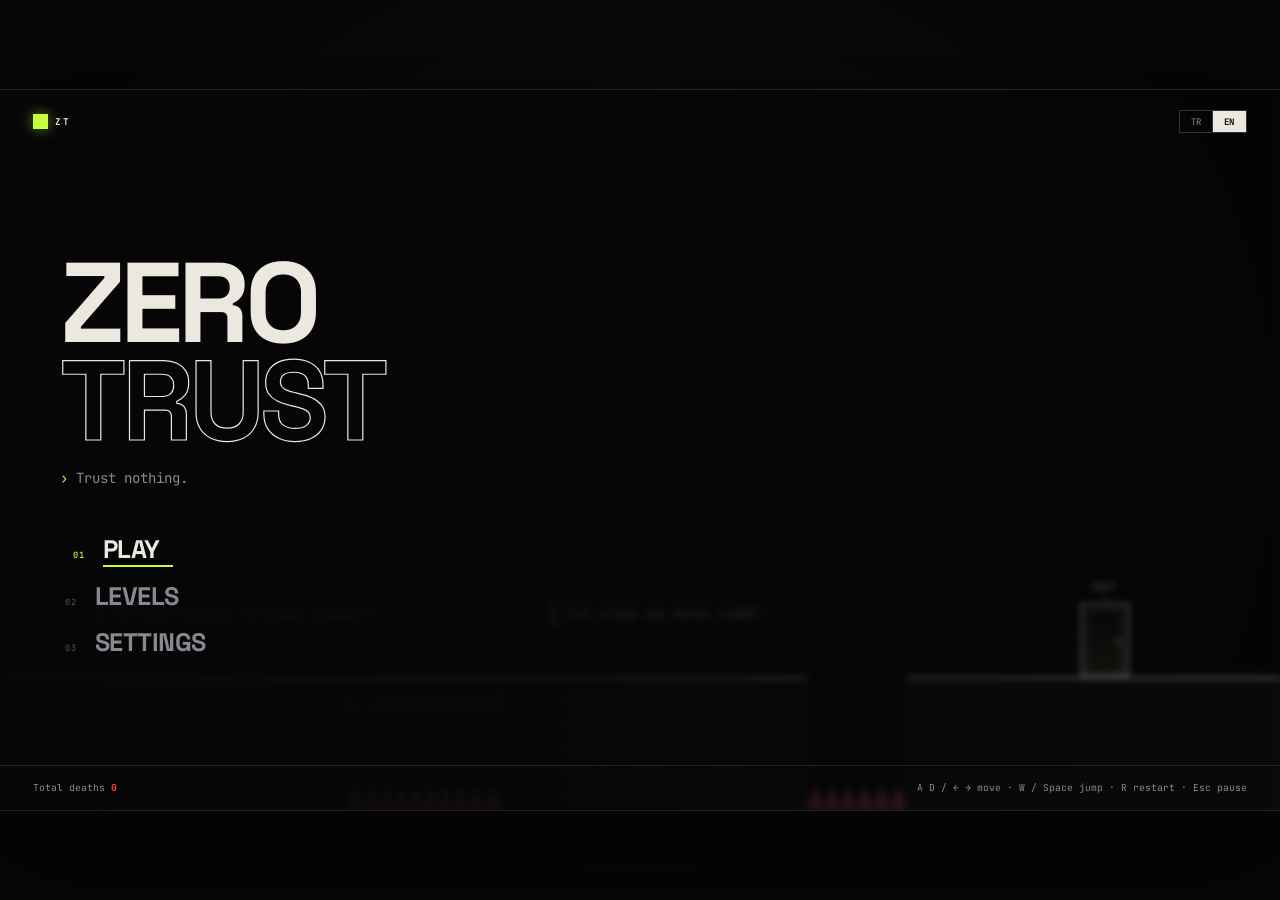
==== index.html @ 41163550 "Redesign UI as Zero Trust with TR/EN and desktop-only gate - New visual identity: minimal dark look," ====
<!DOCTYPE html>
<html lang="en">
<head>
  <meta charset="UTF-8" />
  <meta name="viewport" content="width=device-width, initial-scale=1.0" />
  <title>Zero Trust</title>
  <meta name="description" content="Zero Trust — a troll platformer. Trust nothing." />
  <meta name="theme-color" content="#060607" />
  <link rel="icon" href="data:image/svg+xml,%3Csvg xmlns='http://www.w3.org/2000/svg' viewBox='0 0 32 32'%3E%3Crect width='32' height='32' fill='%23060607'/%3E%3Crect x='7' y='7' width='18' height='18' fill='%23c8ff3d'/%3E%3Crect x='11' y='12' width='3' height='6' fill='%23060607'/%3E%3Crect x='18' y='12' width='3' height='6' fill='%23060607'/%3E%3C/svg%3E" />
  <link rel="preconnect" href="https://fonts.googleapis.com" />
  <link rel="preconnect" href="https://fonts.gstatic.com" crossorigin />
  <link href="https://fonts.googleapis.com/css2?family=JetBrains+Mono:wght@400;500;600;700&family=Space+Grotesk:wght@500;700&display=swap" rel="stylesheet" />
  <link rel="stylesheet" href="css/style.css" />
</head>
<body>

  <!-- Telefon / tablet engeli -->
  <div id="mobileBlock" class="mobile-block" hidden>
    <div class="mb-mark"><i></i><i></i></div>
    <h1>ZERO TRUST</h1>
    <p class="mb-main" data-i18n="mobile.title"></p>
    <p class="mb-sub" data-i18n="mobile.sub"></p>
  </div>

  <div id="app">
    <div id="stage" class="in-menu">
      <canvas id="game" width="1920" height="1080"></canvas>
      <div id="flash"></div>
      <div class="scanlines"></div>

      <!-- Oyun içi HUD -->
      <div id="hud">
        <div class="hud-l">
          <span class="hud-num" id="hudNum">01</span>
          <span class="hud-title" id="hudTitle"></span>
        </div>
        <div class="hud-r">
          <span class="tag" id="hudRadar" data-i18n="hud.radar" hidden></span>
          <span class="hud-deaths"><span data-i18n="hud.deaths"></span><b id="hudDeaths">0</b></span>
          <button type="button" class="key-btn" id="hudPause">ESC</button>
        </div>
        <div id="hint"><span class="hint-k" data-i18n="hud.hint"></span><span id="hintText"></span></div>
      </div>

      <div id="toast" class="toast" role="status" aria-live="polite">
        <span id="toastMain"></span>
        <span id="toastSub"></span>
      </div>

      <div id="intro">
        <span id="introNum"></span>
        <span id="introTitle"></span>
      </div>

      <!-- Ana menü -->
      <section class="screen" id="scr-menu">
        <header class="bar">
          <div class="mark"><i></i><span>ZT</span></div>
          <div class="seg">
            <button type="button" data-lang="tr">TR</button>
            <button type="button" data-lang="en">EN</button>
          </div>
        </header>

        <div class="menu-body">
          <h1 class="title">
            <span class="glitch" data-text="ZERO">ZERO</span>
            <span class="glitch outline" data-text="TRUST">TRUST</span>
          </h1>
          <p class="tagline"><span class="caret">›</span> <span data-i18n="tagline"></span></p>

          <nav class="menu-nav">
            <button type="button" class="mi primary" id="btnPlay" data-autofocus><span class="mi-k">01</span><span id="btnPlayLabel"></span></button>
            <button type="button" class="mi" id="btnLevels"><span class="mi-k">02</span><span data-i18n="menu.levels"></span></button>
            <button type="button" class="mi" id="btnSettings"><span class="mi-k">03</span><span data-i18n="menu.settings"></span></button>
          </nav>
        </div>

        <footer class="bar bottom">
          <span><span class="dim" data-i18n="menu.deaths"></span> <b id="menuDeaths" class="danger">0</b></span>
          <span class="dim" data-i18n="controls.short"></span>
        </footer>
      </section>

      <!-- Bölüm seçimi -->
      <section class="screen panel" id="scr-levels">
        <header class="bar">
          <button type="button" class="back" data-back>← <span data-i18n="back"></span></button>
          <h2 data-i18n="levels.title"></h2>
          <span class="bar-spacer"></span>
        </header>
        <div class="level-grid" id="levelGrid"></div>
      </section>

      <!-- Ayarlar -->
      <section class="screen panel" id="scr-settings">
        <header class="bar">
          <button type="button" class="back" data-back data-autofocus>← <span data-i18n="back"></span></button>
          <h2 data-i18n="settings.title"></h2>
          <span class="bar-spacer"></span>
        </header>
        <div class="settings">
          <div class="row">
            <div class="row-l"><span data-i18n="settings.lang"></span></div>
            <div class="seg" id="setLang"><button type="button" data-v="tr">Türkçe</button><button type="button" data-v="en">English</button></div>
          </div>
          <div class="row">
            <div class="row-l"><span data-i18n="settings.sound"></span></div>
            <div class="seg" id="setSound"><button type="button" data-v="on" data-i18n="on"></button><button type="button" data-v="off" data-i18n="off"></button></div>
          </div>
          <div class="row">
            <div class="row-l"><span data-i18n="settings.radar"></span><small data-i18n="settings.radarDesc"></small></div>
            <div class="seg" id="setRadar"><button type="button" data-v="on" data-i18n="on"></button><button type="button" data-v="off" data-i18n="off"></button></div>
          </div>
          <div class="row">
            <div class="row-l"><span data-i18n="settings.fullscreen"></span><small data-i18n="settings.fullscreenDesc"></small></div>
            <div class="seg" id="setFull"><button type="button" data-v="on" data-i18n="on"></button><button type="button" data-v="off" data-i18n="off"></button></div>
          </div>
          <div class="row">
            <div class="row-l"><span data-i18n="settings.reset"></span></div>
            <button type="button" class="btn-danger" id="btnReset"></button>
          </div>

          <h3 data-i18n="settings.controls"></h3>
          <div class="controls">
            <div><span class="keys"><kbd>A</kbd><kbd>D</kbd><em>/</em><kbd>←</kbd><kbd>→</kbd></span><span data-i18n="ctl.move"></span></div>
            <div><span class="keys"><kbd>W</kbd><em>/</em><kbd class="wide">Space</kbd></span><span data-i18n="ctl.jump"></span></div>
            <div><span class="keys"><kbd>R</kbd></span><span data-i18n="ctl.restart"></span></div>
            <div><span class="keys"><kbd class="wide">Esc</kbd></span><span data-i18n="ctl.pause"></span></div>
          </div>
        </div>
      </section>

      <!-- Duraklatma -->
      <section class="screen" id="scr-pause">
        <div class="card">
          <h2 data-i18n="pause.title"></h2>
          <nav class="menu-nav compact">
            <button type="button" class="mi primary" id="btnResume" data-autofocus><span class="mi-k">↵</span><span data-i18n="pause.resume"></span></button>
            <button type="button" class="mi" id="btnRestart"><span class="mi-k">R</span><span data-i18n="pause.restart"></span></button>
            <button type="button" class="mi" id="btnPauseLevels"><span class="mi-k">—</span><span data-i18n="pause.levels"></span></button>
            <button type="button" class="mi" id="btnPauseSettings"><span class="mi-k">—</span><span data-i18n="pause.settings"></span></button>
            <button type="button" class="mi" id="btnPauseMenu"><span class="mi-k">—</span><span data-i18n="pause.menu"></span></button>
          </nav>
        </div>
      </section>

      <!-- Bitiş -->
      <section class="screen" id="scr-end">
        <div class="end">
          <span class="kicker" data-i18n="end.kicker"></span>
          <h2 data-i18n="end.title"></h2>
          <p id="endSub"></p>
          <button type="button" class="mi primary" id="btnEndMenu" data-autofocus><span class="mi-k">↵</span><span data-i18n="end.menu"></span></button>
        </div>
      </section>
    </div>
  </div>

  <script src="js/i18n.js"></script>
  <script src="js/audio.js"></script>
  <script src="js/levels.js"></script>
  <script src="js/game.js"></script>
</body>
</html>
---- css/style.css ----
/* Zero Trust — arayüz
 * Bütün ölçüler sahne genişliğine bağlı (--u = 1920px sahnede 10px).
 * Böylece pencere boyutu ne olursa olsun arayüz canvas ile birlikte ölçeklenir.
 */

:root {
  --bg: #060607;
  --stage: #0a0a0c;
  --panel: rgba(12, 12, 15, 0.92);
  --ink: #ece8df;
  --dim: #8a8791;
  --mute: #4c4a53;
  --line: #24232a;
  --line-2: #34333c;
  --accent: #c8ff3d;
  --accent-ink: #0a0a0c;
  --danger: #ff3d3d;
  --amber: #ffb13d;
  --display: 'Space Grotesk', system-ui, sans-serif;
  --mono: 'JetBrains Mono', ui-monospace, SFMono-Regular, Menlo, monospace;
}

* { box-sizing: border-box; margin: 0; padding: 0; }

html, body {
  height: 100%;
  background: var(--bg);
  color: var(--ink);
  font-family: var(--mono);
  overflow: hidden;
  -webkit-font-smoothing: antialiased;
  user-select: none;
  -webkit-user-select: none;
}

button { font: inherit; color: inherit; background: none; border: 0; cursor: pointer; }
button:disabled { cursor: not-allowed; }
[hidden] { display: none !important; }

/* ───────────── Sahne ───────────── */

#app {
  position: fixed;
  inset: 0;
  display: grid;
  place-items: center;
  background:
    radial-gradient(ellipse at 50% 40%, #0e0e12 0%, var(--bg) 70%);
}

#stage {
  --u: calc(100cqw / 192);
  position: relative;
  width: min(100vw, calc(100vh * 16 / 9));
  aspect-ratio: 16 / 9;
  container-type: inline-size;
  overflow: hidden;
  background: var(--stage);
  box-shadow: 0 0 0 1px var(--line), 0 30px 120px rgba(0, 0, 0, 0.8);
}

canvas {
  position: absolute;
  inset: 0;
  width: 100%;
  height: 100%;
  display: block;
  transition: filter 0.35s ease;
}

#stage.in-menu canvas { filter: saturate(0.5) brightness(0.5) blur(3px); }

.scanlines {
  position: absolute;
  inset: 0;
  pointer-events: none;
  background: repeating-linear-gradient(to bottom, rgba(255, 255, 255, 0.018) 0 1px, transparent 1px 3px);
  mix-blend-mode: overlay;
}

#flash {
  position: absolute;
  inset: 0;
  pointer-events: none;
  opacity: 0;
  background: radial-gradient(ellipse at center, rgba(255, 61, 61, 0.05), rgba(255, 61, 61, 0.35));
}
#flash.on { animation: flash 0.45s ease-out; }
@keyframes flash { 0% { opacity: 1; } 100% { opacity: 0; } }

canvas.shake { animation: shake 0.3s cubic-bezier(.36, .07, .19, .97) both; }
@keyframes shake {
  10%, 90% { transform: translate(-0.3%, 0.2%); }
  20%, 80% { transform: translate(0.5%, -0.3%); }
  30%, 50%, 70% { transform: translate(-0.6%, 0.3%); filter: hue-rotate(40deg); }
  40%, 60% { transform: translate(0.6%, -0.2%); }
}

/* ───────────── HUD ───────────── */

#hud {
  position: absolute;
  inset: 0;
  pointer-events: none;
  opacity: 0;
  transition: opacity 0.25s;
}
#hud.on { opacity: 1; }

.hud-l, .hud-r {
  position: absolute;
  top: calc(var(--u) * 2.6);
  display: flex;
  align-items: center;
  gap: calc(var(--u) * 1.4);
  font-size: calc(var(--u) * 1.6);
}
.hud-l { left: calc(var(--u) * 3); }
.hud-r { right: calc(var(--u) * 3); }

.hud-num {
  display: inline-grid;
  place-items: center;
  min-width: calc(var(--u) * 4.4);
  height: calc(var(--u) * 3.4);
  padding: 0 calc(var(--u) * 0.8);
  background: var(--accent);
  color: var(--accent-ink);
  font-weight: 700;
}
.hud-title {
  font-family: var(--display);
  font-weight: 700;
  font-size: calc(var(--u) * 2.2);
  letter-spacing: -0.01em;
}

.hud-deaths { display: flex; align-items: baseline; gap: calc(var(--u) * 0.8); color: var(--dim); text-transform: uppercase; letter-spacing: 0.08em; }
.hud-deaths b { color: var(--danger); font-size: calc(var(--u) * 2.2); letter-spacing: 0; }

.tag {
  padding: calc(var(--u) * 0.3) calc(var(--u) * 0.8);
  border: 1px solid var(--amber);
  color: var(--amber);
  font-size: calc(var(--u) * 1.2);
  text-transform: uppercase;
  letter-spacing: 0.12em;
}

.key-btn {
  pointer-events: auto;
  padding: calc(var(--u) * 0.4) calc(var(--u) * 0.9);
  border: 1px solid var(--line-2);
  color: var(--dim);
  font-size: calc(var(--u) * 1.2);
  letter-spacing: 0.08em;
  transition: color 0.15s, border-color 0.15s;
}
.key-btn:hover { color: var(--ink); border-color: var(--ink); }

#hint {
  position: absolute;
  left: calc(var(--u) * 3);
  bottom: calc(var(--u) * 2.6);
  display: flex;
  gap: calc(var(--u) * 1.2);
  align-items: center;
  max-width: 60%;
  font-size: calc(var(--u) * 1.5);
  color: var(--ink);
  opacity: 0;
  transform: translateY(calc(var(--u) * 1));
  transition: opacity 0.4s, transform 0.4s;
}
#hint.on { opacity: 1; transform: none; }
.hint-k {
  padding: calc(var(--u) * 0.3) calc(var(--u) * 0.8);
  background: var(--amber);
  color: var(--accent-ink);
  font-weight: 700;
  text-transform: uppercase;
  letter-spacing: 0.1em;
  font-size: calc(var(--u) * 1.2);
}

/* ───────────── Bildirim ───────────── */

.toast {
  position: absolute;
  left: 50%;
  top: calc(var(--u) * 8.5);
  transform: translate(-50%, calc(var(--u) * -1.5));
  display: flex;
  flex-direction: column;
  align-items: center;
  gap: calc(var(--u) * 0.5);
  max-width: 64%;
  padding: calc(var(--u) * 1.3) calc(var(--u) * 2.6);
  background: rgba(10, 10, 12, 0.92);
  border: 1px solid var(--line-2);
  border-left: calc(var(--u) * 0.4) solid var(--ink);
  text-align: center;
  pointer-events: none;
  opacity: 0;
  transition: opacity 0.18s, transform 0.18s;
}
.toast.on { opacity: 1; transform: translate(-50%, 0); }
#toastMain { font-size: calc(var(--u) * 1.9); font-weight: 600; }
#toastSub { font-size: calc(var(--u) * 1.45); color: var(--dim); }
.toast.death { border-left-color: var(--danger); }
.toast.death #toastMain { color: var(--danger); }
.toast.trap { border-left-color: var(--amber); }
.toast.win { border-left-color: var(--accent); }
.toast.win #toastMain { color: var(--accent); }

/* ───────────── Bölüm giriş kartı ───────────── */

#intro {
  position: absolute;
  inset: 0;
  display: flex;
  flex-direction: column;
  align-items: center;
  justify-content: center;
  gap: calc(var(--u) * 1);
  pointer-events: none;
  opacity: 0;
}
#intro.on { animation: intro 1.7s ease forwards; }
@keyframes intro {
  0% { opacity: 0; letter-spacing: 0.3em; }
  15% { opacity: 1; letter-spacing: 0; }
  75% { opacity: 1; }
  100% { opacity: 0; }
}
#introNum {
  font-size: calc(var(--u) * 1.6);
  color: var(--accent);
  text-transform: uppercase;
  letter-spacing: 0.3em;
}
#introTitle {
  font-family: var(--display);
  font-weight: 700;
  font-size: calc(var(--u) * 8);
  letter-spacing: -0.03em;
  text-shadow: 0 0 calc(var(--u) * 4) rgba(0, 0, 0, 0.8);
}

/* ───────────── Ekranlar (ortak) ───────────── */

.screen {
  position: absolute;
  inset: 0;
  display: flex;
  flex-direction: column;
  opacity: 0;
  visibility: hidden;
  transition: opacity 0.25s, visibility 0s linear 0.25s;
}
.screen.on { opacity: 1; visibility: visible; transition: opacity 0.25s; }

.screen.panel { background: rgba(6, 6, 7, 0.93); backdrop-filter: blur(6px); }

.bar {
  display: flex;
  align-items: center;
  justify-content: space-between;
  gap: calc(var(--u) * 2);
  padding: calc(var(--u) * 3) calc(var(--u) * 5);
  font-size: calc(var(--u) * 1.45);
}
.bar.bottom { margin-top: auto; border-top: 1px solid var(--line); padding-top: calc(var(--u) * 2.2); padding-bottom: calc(var(--u) * 2.4); }
.bar h2 {
  font-family: var(--display);
  font-weight: 700;
  font-size: calc(var(--u) * 3.6);
  letter-spacing: -0.02em;
}
.bar-spacer { width: calc(var(--u) * 10); }

.dim { color: var(--dim); }
.danger { color: var(--danger); }

.mark { display: flex; align-items: center; gap: calc(var(--u) * 1); font-weight: 700; letter-spacing: 0.2em; font-size: calc(var(--u) * 1.4); }
.mark i {
  display: block;
  width: calc(var(--u) * 2.2);
  height: calc(var(--u) * 2.2);
  background: var(--accent);
  box-shadow: 0 0 calc(var(--u) * 2) rgba(200, 255, 61, 0.5);
}

.seg { display: inline-flex; border: 1px solid var(--line-2); }
.seg button {
  padding: calc(var(--u) * 0.7) calc(var(--u) * 1.6);
  font-size: calc(var(--u) * 1.35);
  color: var(--dim);
  letter-spacing: 0.06em;
  transition: color 0.15s, background 0.15s;
}
.seg button + button { border-left: 1px solid var(--line-2); }
.seg button:hover { color: var(--ink); }
.seg button.active { background: var(--ink); color: var(--accent-ink); font-weight: 700; }

.back {
  width: calc(var(--u) * 10);
  text-align: left;
  color: var(--dim);
  font-size: calc(var(--u) * 1.5);
  transition: color 0.15s;
}
.back:hover, .back:focus-visible { color: var(--ink); outline: none; }

/* ───────────── Ana menü ───────────── */

#scr-menu {
  background:
    linear-gradient(90deg, rgba(6, 6, 7, 0.96) 0%, rgba(6, 6, 7, 0.82) 42%, rgba(6, 6, 7, 0.25) 100%);
}

.menu-body {
  flex: 1;
  display: flex;
  flex-direction: column;
  justify-content: center;
  padding: 0 calc(var(--u) * 9);
}

.title {
  display: flex;
  flex-direction: column;
  font-family: var(--display);
  font-weight: 700;
  font-size: calc(var(--u) * 17);
  line-height: 0.86;
  letter-spacing: -0.045em;
}

.glitch { position: relative; display: inline-block; width: max-content; }
.glitch::before, .glitch::after {
  content: attr(data-text);
  position: absolute;
  inset: 0;
  pointer-events: none;
  opacity: 0;
}
.glitch::before { color: var(--danger); animation: glitch-a 4.2s infinite steps(1); }
.glitch::after { color: var(--accent); animation: glitch-b 4.2s infinite steps(1); }
.glitch.outline { color: transparent; -webkit-text-stroke: calc(var(--u) * 0.18) var(--ink); }
.glitch.outline::before, .glitch.outline::after { -webkit-text-stroke: 0; }

@keyframes glitch-a {
  0%, 91%, 100% { opacity: 0; transform: none; clip-path: none; }
  92% { opacity: 0.9; transform: translate(-1.2%, 0); clip-path: inset(10% 0 55% 0); }
  94% { opacity: 0.9; transform: translate(1.5%, 0); clip-path: inset(60% 0 8% 0); }
  96% { opacity: 0; }
}
@keyframes glitch-b {
  0%, 92%, 100% { opacity: 0; transform: none; clip-path: none; }
  93% { opacity: 0.85; transform: translate(1.4%, 0); clip-path: inset(40% 0 30% 0); }
  95% { opacity: 0.85; transform: translate(-1%, 0); clip-path: inset(5% 0 75% 0); }
  97% { opacity: 0; }
}

.tagline {
  margin-top: calc(var(--u) * 3);
  font-size: calc(var(--u) * 2.1);
  color: var(--dim);
}
.caret { color: var(--accent); }

.menu-nav {
  display: flex;
  flex-direction: column;
  align-items: flex-start;
  gap: calc(var(--u) * 0.4);
  margin-top: calc(var(--u) * 6);
}

.mi {
  position: relative;
  display: inline-flex;
  align-items: baseline;
  gap: calc(var(--u) * 2);
  padding: calc(var(--u) * 0.9) calc(var(--u) * 2) calc(var(--u) * 0.9) 0;
  font-family: var(--display);
  font-weight: 700;
  font-size: calc(var(--u) * 3.8);
  letter-spacing: -0.02em;
  color: var(--dim);
  text-transform: uppercase;
  transition: color 0.15s, transform 0.2s cubic-bezier(.2, .8, .2, 1);
}
.mi-k {
  display: inline-block;
  width: calc(var(--u) * 3.2);
  font-family: var(--mono);
  font-weight: 500;
  font-size: calc(var(--u) * 1.3);
  color: var(--mute);
  letter-spacing: 0.1em;
  transition: color 0.15s;
}
.mi::after {
  content: '';
  position: absolute;
  left: calc(var(--u) * 5.2);
  right: 0;
  bottom: calc(var(--u) * 0.6);
  height: calc(var(--u) * 0.3);
  background: var(--accent);
  transform: scaleX(0);
  transform-origin: left;
  transition: transform 0.22s cubic-bezier(.2, .8, .2, 1);
}
.mi:hover, .mi:focus-visible { color: var(--ink); transform: translateX(calc(var(--u) * 1.2)); outline: none; }
.mi:hover .mi-k, .mi:focus-visible .mi-k { color: var(--accent); }
.mi:hover::after, .mi:focus-visible::after { transform: scaleX(1); }
.mi.primary { color: var(--ink); }
.mi.primary .mi-k { color: var(--accent); }

/* ───────────── Bölüm seçimi ───────────── */

.level-grid {
  flex: 1;
  display: grid;
  grid-template-columns: repeat(3, 1fr);
  grid-template-rows: repeat(2, 1fr);
  gap: calc(var(--u) * 1.6);
  padding: calc(var(--u) * 1) calc(var(--u) * 5) calc(var(--u) * 5);
}

.lvl {
  position: relative;
  display: flex;
  flex-direction: column;
  align-items: flex-start;
  justify-content: space-between;
  padding: calc(var(--u) * 2.6);
  background: rgba(16, 16, 20, 0.85);
  border: 1px solid var(--line);
  text-align: left;
  overflow: hidden;
  transition: border-color 0.18s, background 0.18s, transform 0.2s cubic-bezier(.2, .8, .2, 1);
}
.lvl::before {
  content: '';
  position: absolute;
  left: 0; top: 0; bottom: 0;
  width: calc(var(--u) * 0.4);
  background: var(--accent);
  transform: scaleY(0);
  transform-origin: bottom;
  transition: transform 0.22s cubic-bezier(.2, .8, .2, 1);
}
.lvl:not(.locked):hover, .lvl:not(.locked):focus-visible {
  border-color: var(--line-2);
  background: rgba(22, 22, 27, 0.95);
  transform: translateY(calc(var(--u) * -0.4));
  outline: none;
}
.lvl:not(.locked):hover::before, .lvl:not(.locked):focus-visible::before { transform: scaleY(1); }

.lvl-num {
  font-family: var(--display);
  font-weight: 700;
  font-size: calc(var(--u) * 9);
  line-height: 0.9;
  letter-spacing: -0.05em;
  color: transparent;
  -webkit-text-stroke: calc(var(--u) * 0.12) var(--dim);
  transition: -webkit-text-stroke-color 0.18s, color 0.18s;
}
.lvl.bonus .lvl-num { font-size: calc(var(--u) * 6.4); }
.lvl:not(.locked):hover .lvl-num, .lvl:not(.locked):focus-visible .lvl-num { -webkit-text-stroke-color: var(--ink); }
.lvl.cleared .lvl-num { color: var(--ink); -webkit-text-stroke-color: transparent; }

.lvl-title {
  margin-top: auto;
  font-family: var(--display);
  font-weight: 700;
  font-size: calc(var(--u) * 2.6);
  letter-spacing: -0.01em;
}

.lvl-status {
  display: flex;
  align-items: center;
  gap: calc(var(--u) * 0.8);
  margin-top: calc(var(--u) * 1);
  font-size: calc(var(--u) * 1.25);
  text-transform: uppercase;
  letter-spacing: 0.14em;
  color: var(--dim);
}
.lvl-status i { width: calc(var(--u) * 0.8); height: calc(var(--u) * 0.8); background: var(--ink); }
.lvl.cleared .lvl-status { color: var(--accent); }
.lvl.cleared .lvl-status i { background: var(--accent); }
.lvl.locked { opacity: 0.38; }
.lvl.locked .lvl-num { -webkit-text-stroke-color: var(--mute); }
.lvl.locked .lvl-status i { background: transparent; border: 1px solid var(--dim); }
.lvl.bonus:not(.locked) .lvl-status { color: var(--amber); }
.lvl.bonus:not(.locked) .lvl-status i { background: var(--amber); }

/* ───────────── Ayarlar ───────────── */

.settings {
  flex: 1;
  width: min(100%, calc(var(--u) * 110));
  margin: 0 auto;
  padding: calc(var(--u) * 1) calc(var(--u) * 5) calc(var(--u) * 4);
  display: flex;
  flex-direction: column;
}

.row {
  display: flex;
  align-items: center;
  justify-content: space-between;
  gap: calc(var(--u) * 4);
  padding: calc(var(--u) * 1.9) 0;
  border-bottom: 1px solid var(--line);
}
.row-l { display: flex; flex-direction: column; gap: calc(var(--u) * 0.4); font-size: calc(var(--u) * 1.8); }
.row-l small { font-size: calc(var(--u) * 1.3); color: var(--dim); }

.btn-danger {
  padding: calc(var(--u) * 0.7) calc(var(--u) * 1.8);
  border: 1px solid var(--line-2);
  color: var(--dim);
  font-size: calc(var(--u) * 1.35);
  transition: color 0.15s, border-color 0.15s, background 0.15s;
}
.btn-danger:hover { color: var(--danger); border-color: var(--danger); }
.btn-danger.armed { background: var(--danger); border-color: var(--danger); color: var(--accent-ink); font-weight: 700; }

.settings h3 {
  margin-top: calc(var(--u) * 3.6);
  margin-bottom: calc(var(--u) * 1.4);
  font-size: calc(var(--u) * 1.25);
  font-weight: 500;
  text-transform: uppercase;
  letter-spacing: 0.2em;
  color: var(--dim);
}

.controls { display: grid; grid-template-columns: 1fr 1fr; gap: calc(var(--u) * 1.4) calc(var(--u) * 4); }
.controls > div { display: flex; align-items: center; gap: calc(var(--u) * 1.6); font-size: calc(var(--u) * 1.5); }
.keys { display: inline-flex; align-items: center; gap: calc(var(--u) * 0.5); min-width: calc(var(--u) * 17); }
.keys em { color: var(--mute); font-style: normal; padding: 0 calc(var(--u) * 0.3); }
kbd {
  display: inline-grid;
  place-items: center;
  min-width: calc(var(--u) * 3);
  height: calc(var(--u) * 3);
  padding: 0 calc(var(--u) * 0.6);
  border: 1px solid var(--line-2);
  border-bottom-width: calc(var(--u) * 0.3);
  font-family: var(--mono);
  font-size: calc(var(--u) * 1.3);
  color: var(--ink);
}

/* ───────────── Duraklatma ───────────── */

#scr-pause {
  align-items: center;
  justify-content: center;
  background: rgba(6, 6, 7, 0.72);
  backdrop-filter: blur(5px);
}
.card {
  min-width: calc(var(--u) * 46);
  padding: calc(var(--u) * 4) calc(var(--u) * 5);
  background: var(--panel);
  border: 1px solid var(--line-2);
  border-top: calc(var(--u) * 0.4) solid var(--accent);
}
.card h2 {
  font-size: calc(var(--u) * 1.4);
  font-weight: 500;
  text-transform: uppercase;
  letter-spacing: 0.3em;
  color: var(--dim);
}
.menu-nav.compact { margin-top: calc(var(--u) * 2.4); }
.menu-nav.compact .mi { font-size: calc(var(--u) * 2.8); }

/* ───────────── Bitiş ───────────── */

#scr-end {
  align-items: center;
  justify-content: center;
  background: rgba(6, 6, 7, 0.9);
  backdrop-filter: blur(8px);
}
.end { display: flex; flex-direction: column; align-items: center; text-align: center; gap: calc(var(--u) * 2); max-width: 80%; }
.kicker { font-size: calc(var(--u) * 1.4); text-transform: uppercase; letter-spacing: 0.3em; color: var(--accent); }
.end h2 { font-family: var(--display); font-weight: 700; font-size: calc(var(--u) * 7); line-height: 0.95; letter-spacing: -0.035em; }
.end p { font-size: calc(var(--u) * 2); color: var(--dim); margin-bottom: calc(var(--u) * 2); }

/* ───────────── Telefon engeli ───────────── */

.mobile-block {
  position: fixed;
  inset: 0;
  display: flex;
  flex-direction: column;
  align-items: flex-start;
  justify-content: center;
  gap: 16px;
  padding: 32px 28px;
  background: var(--bg);
}
.mb-mark {
  display: flex;
  gap: 8px;
  width: 64px;
  height: 64px;
  padding: 18px 16px;
  background: var(--accent);
  box-shadow: 0 0 40px rgba(200, 255, 61, 0.4);
  margin-bottom: 12px;
}
.mb-mark i { display: block; width: 8px; height: 20px; background: var(--bg); }
.mobile-block h1 { font-family: var(--display); font-size: 44px; line-height: 0.95; letter-spacing: -0.04em; }
.mb-main { font-size: 17px; line-height: 1.5; }
.mb-sub { font-size: 14px; line-height: 1.5; color: var(--dim); }
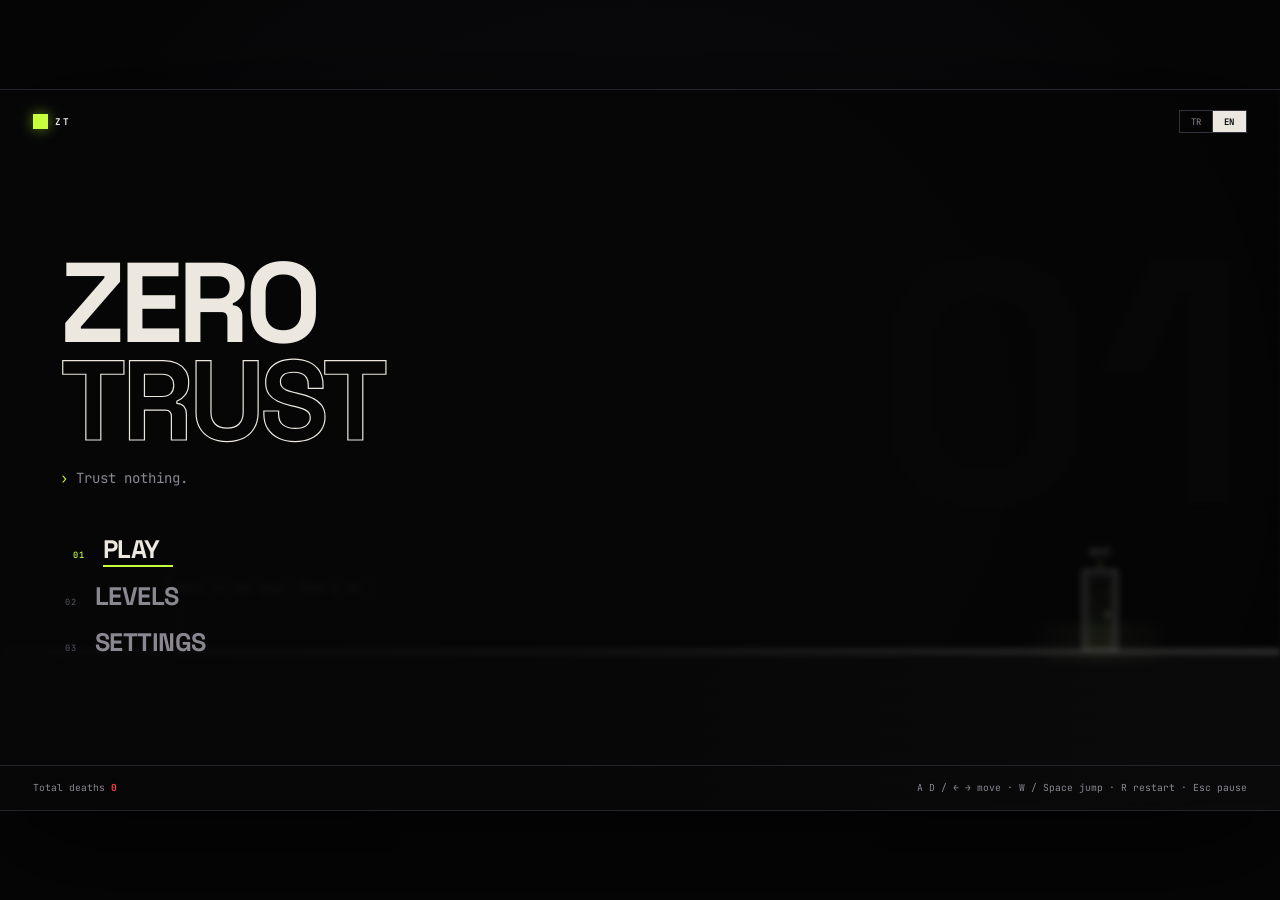
==== commit fb7fed9a: "Add 6 new levels, new trap systems, music and game-feel polish New levels 9-14, each built around on" ====
--- a/index.html
+++ b/index.html
@@ -36,6 +36,7 @@
         </div>
         <div class="hud-r">
           <span class="tag" id="hudRadar" data-i18n="hud.radar" hidden></span>
+          <span class="hud-time" id="hudTime">0:00.0</span>
           <span class="hud-deaths"><span data-i18n="hud.deaths"></span><b id="hudDeaths">0</b></span>
           <button type="button" class="key-btn" id="hudPause">ESC</button>
         </div>
@@ -109,6 +110,10 @@
             <div class="seg" id="setSound"><button type="button" data-v="on" data-i18n="on"></button><button type="button" data-v="off" data-i18n="off"></button></div>
           </div>
           <div class="row">
+            <div class="row-l"><span data-i18n="settings.music"></span></div>
+            <div class="seg" id="setMusic"><button type="button" data-v="on" data-i18n="on"></button><button type="button" data-v="off" data-i18n="off"></button></div>
+          </div>
+          <div class="row">
             <div class="row-l"><span data-i18n="settings.radar"></span><small data-i18n="settings.radarDesc"></small></div>
             <div class="seg" id="setRadar"><button type="button" data-v="on" data-i18n="on"></button><button type="button" data-v="off" data-i18n="off"></button></div>
           </div>
--- a/css/style.css
+++ b/css/style.css
@@ -135,6 +135,17 @@
   letter-spacing: -0.01em;
 }
 
+.hud-time {
+  font-variant-numeric: tabular-nums;
+  color: var(--ink);
+  letter-spacing: 0.04em;
+  min-width: calc(var(--u) * 8);
+  text-align: right;
+}
+
+/* 13. bölümde sol üstteki gerçek başlık gizlenir; yerine sahnede çizilen sahtesi durur */
+#hud.fake-title .hud-l { visibility: hidden; }
+
 .hud-deaths { display: flex; align-items: baseline; gap: calc(var(--u) * 0.8); color: var(--dim); text-transform: uppercase; letter-spacing: 0.08em; }
 .hud-deaths b { color: var(--danger); font-size: calc(var(--u) * 2.2); letter-spacing: 0; }
 
@@ -425,7 +436,7 @@
 .level-grid {
   flex: 1;
   display: grid;
-  grid-template-columns: repeat(3, 1fr);
+  grid-template-columns: repeat(7, 1fr);
   grid-template-rows: repeat(2, 1fr);
   gap: calc(var(--u) * 1.6);
   padding: calc(var(--u) * 1) calc(var(--u) * 5) calc(var(--u) * 5);
@@ -437,7 +448,7 @@
   flex-direction: column;
   align-items: flex-start;
   justify-content: space-between;
-  padding: calc(var(--u) * 2.6);
+  padding: calc(var(--u) * 2);
   background: rgba(16, 16, 20, 0.85);
   border: 1px solid var(--line);
   text-align: left;
@@ -465,14 +476,13 @@
 .lvl-num {
   font-family: var(--display);
   font-weight: 700;
-  font-size: calc(var(--u) * 9);
+  font-size: calc(var(--u) * 6);
   line-height: 0.9;
   letter-spacing: -0.05em;
   color: transparent;
   -webkit-text-stroke: calc(var(--u) * 0.12) var(--dim);
   transition: -webkit-text-stroke-color 0.18s, color 0.18s;
 }
-.lvl.bonus .lvl-num { font-size: calc(var(--u) * 6.4); }
 .lvl:not(.locked):hover .lvl-num, .lvl:not(.locked):focus-visible .lvl-num { -webkit-text-stroke-color: var(--ink); }
 .lvl.cleared .lvl-num { color: var(--ink); -webkit-text-stroke-color: transparent; }
 
@@ -480,8 +490,9 @@
   margin-top: auto;
   font-family: var(--display);
   font-weight: 700;
-  font-size: calc(var(--u) * 2.6);
+  font-size: calc(var(--u) * 2);
   letter-spacing: -0.01em;
+  line-height: 1.1;
 }
 
 .lvl-status {
@@ -493,6 +504,12 @@
   text-transform: uppercase;
   letter-spacing: 0.14em;
   color: var(--dim);
+}
+.lvl-stat {
+  margin-top: calc(var(--u) * 0.6);
+  font-size: calc(var(--u) * 1.15);
+  color: var(--dim);
+  font-variant-numeric: tabular-nums;
 }
 .lvl-status i { width: calc(var(--u) * 0.8); height: calc(var(--u) * 0.8); background: var(--ink); }
 .lvl.cleared .lvl-status { color: var(--accent); }
@@ -500,8 +517,6 @@
 .lvl.locked { opacity: 0.38; }
 .lvl.locked .lvl-num { -webkit-text-stroke-color: var(--mute); }
 .lvl.locked .lvl-status i { background: transparent; border: 1px solid var(--dim); }
-.lvl.bonus:not(.locked) .lvl-status { color: var(--amber); }
-.lvl.bonus:not(.locked) .lvl-status i { background: var(--amber); }
 
 /* ───────────── Ayarlar ───────────── */
 
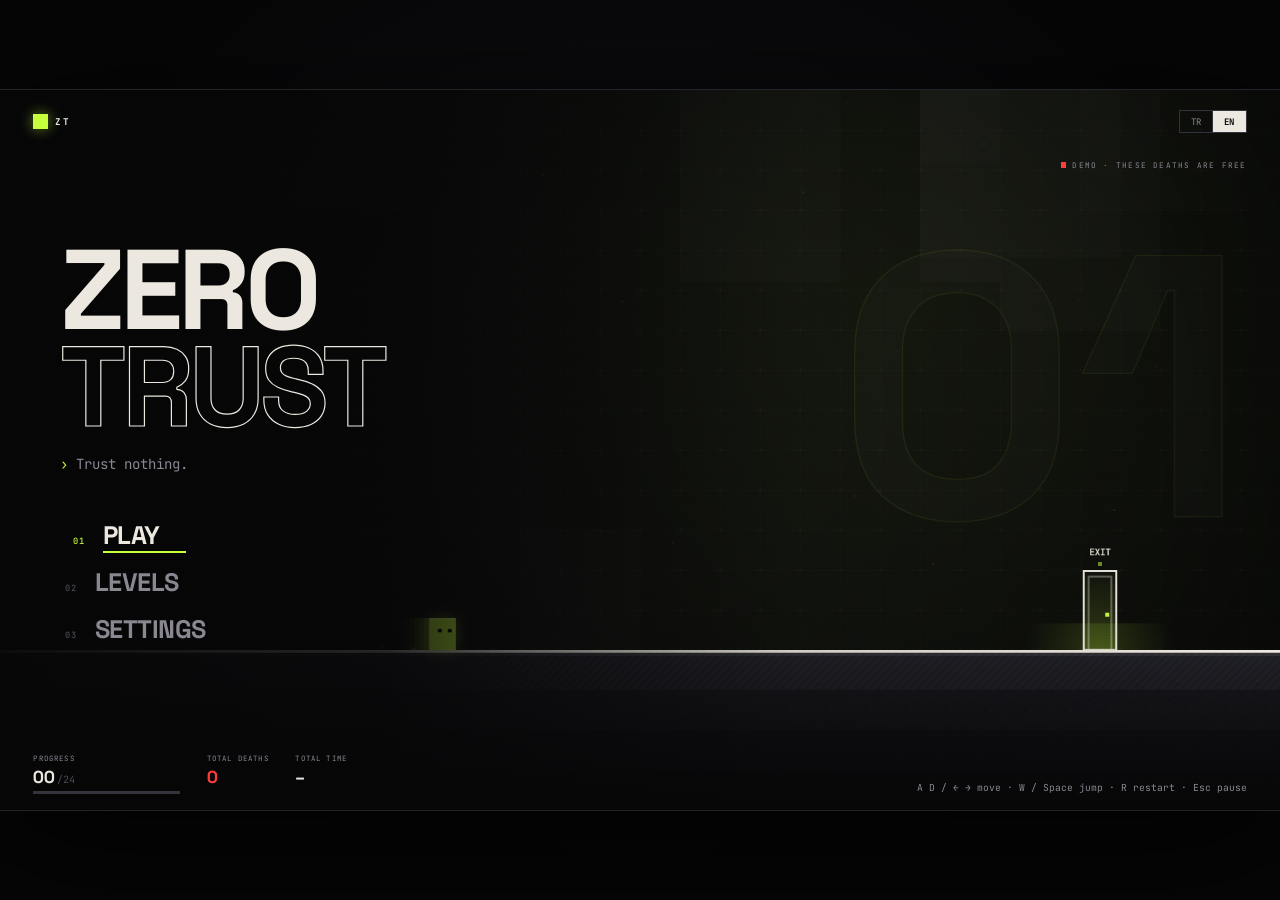
==== commit 652027e4: "Redesign UI: live menu demo, act-based level select, richer HUD and scene depth - Menu plays level 1" ====
--- a/index.html
+++ b/index.html
@@ -36,11 +36,18 @@
         </div>
         <div class="hud-r">
           <span class="tag" id="hudRadar" data-i18n="hud.radar" hidden></span>
-          <span class="hud-time" id="hudTime">0:00.0</span>
-          <span class="hud-deaths"><span data-i18n="hud.deaths"></span><b id="hudDeaths">0</b></span>
+          <div class="hud-stat">
+            <span class="hud-time" id="hudTime">0:00.0</span>
+            <small><span data-i18n="hud.best"></span> <b id="hudBest">–</b></small>
+          </div>
+          <div class="hud-stat deaths">
+            <span class="hud-x"><i></i><b id="hudLDeaths">0</b></span>
+            <small><b id="hudDeaths">0</b> <span data-i18n="hud.total"></span></small>
+          </div>
           <button type="button" class="key-btn" id="hudPause">ESC</button>
         </div>
         <div id="hint"><span class="hint-k" data-i18n="hud.hint"></span><span id="hintText"></span></div>
+        <div class="hud-keys"><kbd>R</kbd><span data-i18n="hud.restart"></span></div>
       </div>
 
       <div id="toast" class="toast" role="status" aria-live="polite">
@@ -51,6 +58,7 @@
       <div id="intro">
         <span id="introNum"></span>
         <span id="introTitle"></span>
+        <span id="introCh"></span>
       </div>
 
       <!-- Ana menü -->
@@ -71,14 +79,30 @@
           <p class="tagline"><span class="caret">›</span> <span data-i18n="tagline"></span></p>
 
           <nav class="menu-nav">
-            <button type="button" class="mi primary" id="btnPlay" data-autofocus><span class="mi-k">01</span><span id="btnPlayLabel"></span></button>
+            <button type="button" class="mi primary" id="btnPlay" data-autofocus><span class="mi-k">01</span><span id="btnPlayLabel"></span><em class="mi-note" id="btnPlayNote"></em></button>
             <button type="button" class="mi" id="btnLevels"><span class="mi-k">02</span><span data-i18n="menu.levels"></span></button>
             <button type="button" class="mi" id="btnSettings"><span class="mi-k">03</span><span data-i18n="menu.settings"></span></button>
           </nav>
         </div>
 
+        <div class="demo-tag"><i></i><span data-i18n="menu.demo"></span></div>
+
         <footer class="bar bottom">
-          <span><span class="dim" data-i18n="menu.deaths"></span> <b id="menuDeaths" class="danger">0</b></span>
+          <div class="stats">
+            <div class="stat wide">
+              <small data-i18n="menu.progress"></small>
+              <span><b id="menuProgress">0</b><em id="menuTotal">/24</em></span>
+              <div class="meter"><i id="menuMeter"></i></div>
+            </div>
+            <div class="stat">
+              <small data-i18n="menu.deaths"></small>
+              <span><b id="menuDeaths" class="danger">0</b></span>
+            </div>
+            <div class="stat">
+              <small data-i18n="menu.time"></small>
+              <span><b id="menuTime">–</b></span>
+            </div>
+          </div>
           <span class="dim" data-i18n="controls.short"></span>
         </footer>
       </section>
@@ -90,7 +114,17 @@
           <h2 data-i18n="levels.title"></h2>
           <span class="bar-spacer"></span>
         </header>
-        <div class="level-grid" id="levelGrid"></div>
+        <div class="lv">
+          <nav class="ch-rail" id="chRail"></nav>
+          <div class="lv-main">
+            <div class="ch-hero" id="chHero">
+              <div class="ch-hero-l"><small id="chHeroName"></small><h3 id="chHeroTitle"></h3><p id="chHeroDesc"></p></div>
+              <div class="ch-hero-r"><b id="chHeroDone">0</b><em id="chHeroTotal">/8</em></div>
+            </div>
+            <div class="level-grid" id="levelGrid"></div>
+            <p class="lv-keys" data-i18n="levels.hintKeys"></p>
+          </div>
+        </div>
       </section>
 
       <!-- Ayarlar -->
@@ -101,52 +135,73 @@
           <span class="bar-spacer"></span>
         </header>
         <div class="settings">
-          <div class="row">
-            <div class="row-l"><span data-i18n="settings.lang"></span></div>
-            <div class="seg" id="setLang"><button type="button" data-v="tr">Türkçe</button><button type="button" data-v="en">English</button></div>
-          </div>
-          <div class="row">
-            <div class="row-l"><span data-i18n="settings.sound"></span></div>
-            <div class="seg" id="setSound"><button type="button" data-v="on" data-i18n="on"></button><button type="button" data-v="off" data-i18n="off"></button></div>
-          </div>
-          <div class="row">
-            <div class="row-l"><span data-i18n="settings.music"></span></div>
-            <div class="seg" id="setMusic"><button type="button" data-v="on" data-i18n="on"></button><button type="button" data-v="off" data-i18n="off"></button></div>
-          </div>
-          <div class="row">
-            <div class="row-l"><span data-i18n="settings.radar"></span><small data-i18n="settings.radarDesc"></small></div>
-            <div class="seg" id="setRadar"><button type="button" data-v="on" data-i18n="on"></button><button type="button" data-v="off" data-i18n="off"></button></div>
-          </div>
-          <div class="row">
-            <div class="row-l"><span data-i18n="settings.fullscreen"></span><small data-i18n="settings.fullscreenDesc"></small></div>
-            <div class="seg" id="setFull"><button type="button" data-v="on" data-i18n="on"></button><button type="button" data-v="off" data-i18n="off"></button></div>
-          </div>
-          <div class="row">
-            <div class="row-l"><span data-i18n="settings.reset"></span></div>
-            <button type="button" class="btn-danger" id="btnReset"></button>
-          </div>
-
-          <h3 data-i18n="settings.controls"></h3>
-          <div class="controls">
-            <div><span class="keys"><kbd>A</kbd><kbd>D</kbd><em>/</em><kbd>←</kbd><kbd>→</kbd></span><span data-i18n="ctl.move"></span></div>
-            <div><span class="keys"><kbd>W</kbd><em>/</em><kbd class="wide">Space</kbd></span><span data-i18n="ctl.jump"></span></div>
-            <div><span class="keys"><kbd>R</kbd></span><span data-i18n="ctl.restart"></span></div>
-            <div><span class="keys"><kbd class="wide">Esc</kbd></span><span data-i18n="ctl.pause"></span></div>
-          </div>
+          <div class="set-col">
+            <h3 data-i18n="settings.av"></h3>
+            <div class="row">
+              <div class="row-l"><span data-i18n="settings.lang"></span></div>
+              <div class="seg" id="setLang"><button type="button" data-v="tr">Türkçe</button><button type="button" data-v="en">English</button></div>
+            </div>
+            <div class="row">
+              <div class="row-l"><span data-i18n="settings.sound"></span></div>
+              <div class="seg" id="setSound"><button type="button" data-v="on" data-i18n="on"></button><button type="button" data-v="off" data-i18n="off"></button></div>
+            </div>
+            <div class="row">
+              <div class="row-l"><span data-i18n="settings.music"></span></div>
+              <div class="seg" id="setMusic"><button type="button" data-v="on" data-i18n="on"></button><button type="button" data-v="off" data-i18n="off"></button></div>
+            </div>
+            <div class="row">
+              <div class="row-l"><span data-i18n="settings.fullscreen"></span><small data-i18n="settings.fullscreenDesc"></small></div>
+              <div class="seg" id="setFull"><button type="button" data-v="on" data-i18n="on"></button><button type="button" data-v="off" data-i18n="off"></button></div>
+            </div>
+
+            <h3 data-i18n="settings.game"></h3>
+            <div class="row">
+              <div class="row-l"><span data-i18n="settings.radar"></span><small data-i18n="settings.radarDesc"></small></div>
+              <div class="seg" id="setRadar"><button type="button" data-v="on" data-i18n="on"></button><button type="button" data-v="off" data-i18n="off"></button></div>
+            </div>
+
+            <h3 data-i18n="settings.data"></h3>
+            <div class="row">
+              <div class="row-l"><span data-i18n="settings.reset"></span><small data-i18n="settings.resetDesc"></small></div>
+              <button type="button" class="btn-danger" id="btnReset"></button>
+            </div>
+          </div>
+
+          <aside class="set-col side">
+            <h3 data-i18n="settings.controls"></h3>
+            <div class="controls">
+              <div><span class="keys"><kbd>A</kbd><kbd>D</kbd><em>/</em><kbd>←</kbd><kbd>→</kbd></span><span data-i18n="ctl.move"></span></div>
+              <div><span class="keys"><kbd>W</kbd><em>/</em><kbd class="wide">Space</kbd></span><span data-i18n="ctl.jump"></span></div>
+              <div><span class="keys"><kbd>R</kbd></span><span data-i18n="ctl.restart"></span></div>
+              <div><span class="keys"><kbd class="wide">Esc</kbd></span><span data-i18n="ctl.pause"></span></div>
+              <div><span class="keys"><kbd>F</kbd></span><span data-i18n="ctl.fullscreen"></span></div>
+            </div>
+          </aside>
         </div>
       </section>
 
       <!-- Duraklatma -->
       <section class="screen" id="scr-pause">
         <div class="card">
-          <h2 data-i18n="pause.title"></h2>
-          <nav class="menu-nav compact">
-            <button type="button" class="mi primary" id="btnResume" data-autofocus><span class="mi-k">↵</span><span data-i18n="pause.resume"></span></button>
-            <button type="button" class="mi" id="btnRestart"><span class="mi-k">R</span><span data-i18n="pause.restart"></span></button>
-            <button type="button" class="mi" id="btnPauseLevels"><span class="mi-k">—</span><span data-i18n="pause.levels"></span></button>
-            <button type="button" class="mi" id="btnPauseSettings"><span class="mi-k">—</span><span data-i18n="pause.settings"></span></button>
-            <button type="button" class="mi" id="btnPauseMenu"><span class="mi-k">—</span><span data-i18n="pause.menu"></span></button>
-          </nav>
+          <div class="card-main">
+            <h2 data-i18n="pause.title"></h2>
+            <nav class="menu-nav compact">
+              <button type="button" class="mi primary" id="btnResume" data-autofocus><span class="mi-k">↵</span><span data-i18n="pause.resume"></span></button>
+              <button type="button" class="mi" id="btnRestart"><span class="mi-k">R</span><span data-i18n="pause.restart"></span></button>
+              <button type="button" class="mi" id="btnPauseLevels"><span class="mi-k">—</span><span data-i18n="pause.levels"></span></button>
+              <button type="button" class="mi" id="btnPauseSettings"><span class="mi-k">—</span><span data-i18n="pause.settings"></span></button>
+              <button type="button" class="mi" id="btnPauseMenu"><span class="mi-k">—</span><span data-i18n="pause.menu"></span></button>
+            </nav>
+          </div>
+          <aside class="card-side">
+            <span class="card-num" id="pauseNum">01</span>
+            <span class="card-title" id="pauseTitle"></span>
+            <dl class="facts">
+              <div><dt data-i18n="stat.time"></dt><dd id="pauseTime">–</dd></div>
+              <div><dt data-i18n="stat.best"></dt><dd id="pauseBest">–</dd></div>
+              <div><dt data-i18n="stat.levelDeaths"></dt><dd id="pauseDeaths" class="danger">0</dd></div>
+            </dl>
+          </aside>
         </div>
       </section>
 
@@ -155,7 +210,12 @@
         <div class="end">
           <span class="kicker" data-i18n="end.kicker"></span>
           <h2 data-i18n="end.title"></h2>
-          <p id="endSub"></p>
+          <dl class="facts row-facts">
+            <div><dt data-i18n="stat.cleared"></dt><dd id="endCleared">–</dd></div>
+            <div><dt data-i18n="menu.time"></dt><dd id="endTime">–</dd></div>
+            <div><dt data-i18n="menu.deaths"></dt><dd id="endDeaths" class="danger">0</dd></div>
+            <div><dt data-i18n="stat.worst"></dt><dd id="endWorst">–</dd></div>
+          </dl>
           <button type="button" class="mi primary" id="btnEndMenu" data-autofocus><span class="mi-k">↵</span><span data-i18n="end.menu"></span></button>
         </div>
       </section>
--- a/css/style.css
+++ b/css/style.css
@@ -59,7 +59,7 @@
   box-shadow: 0 0 0 1px var(--line), 0 30px 120px rgba(0, 0, 0, 0.8);
 }
 
-canvas {
+#game {
   position: absolute;
   inset: 0;
   width: 100%;
@@ -68,7 +68,10 @@
   transition: filter 0.35s ease;
 }
 
-#stage.in-menu canvas { filter: saturate(0.5) brightness(0.5) blur(3px); }
+#stage.in-menu #game { filter: saturate(0.5) brightness(0.45) blur(4px); }
+/* Ana menüde sahne canlı bir demo olarak görünür */
+#stage[data-screen="menu"] #game { filter: none; }
+#stage[data-screen="paused"] #game { filter: saturate(0.6) brightness(0.6) blur(2px); }
 
 .scanlines {
   position: absolute;
@@ -88,7 +91,7 @@
 #flash.on { animation: flash 0.45s ease-out; }
 @keyframes flash { 0% { opacity: 1; } 100% { opacity: 0; } }
 
-canvas.shake { animation: shake 0.3s cubic-bezier(.36, .07, .19, .97) both; }
+#game.shake { animation: shake 0.3s cubic-bezier(.36, .07, .19, .97) both; }
 @keyframes shake {
   10%, 90% { transform: translate(-0.3%, 0.2%); }
   20%, 80% { transform: translate(0.5%, -0.3%); }
@@ -135,19 +138,67 @@
   letter-spacing: -0.01em;
 }
 
+.hud-r { align-items: stretch; gap: calc(var(--u) * 2.2); }
+.hud-r > .tag, .hud-r > .key-btn { align-self: center; }
+
+.hud-stat {
+  display: flex;
+  flex-direction: column;
+  align-items: flex-end;
+  justify-content: center;
+  gap: calc(var(--u) * 0.3);
+  padding-right: calc(var(--u) * 2.2);
+  border-right: 1px solid var(--line-2);
+}
+.hud-stat small {
+  font-size: calc(var(--u) * 1.1);
+  color: var(--dim);
+  text-transform: uppercase;
+  letter-spacing: 0.12em;
+  font-variant-numeric: tabular-nums;
+}
+.hud-stat small b { color: var(--ink); font-weight: 500; }
+
 .hud-time {
+  font-size: calc(var(--u) * 2.2);
+  font-weight: 600;
   font-variant-numeric: tabular-nums;
   color: var(--ink);
-  letter-spacing: 0.04em;
-  min-width: calc(var(--u) * 8);
+  letter-spacing: 0.02em;
+  min-width: calc(var(--u) * 9);
   text-align: right;
 }
+.hud-time.record { color: var(--accent); }
+
+/* Ölüm sayacı: sahnedeki ölüm izleriyle aynı çarpı işareti */
+.hud-x { display: flex; align-items: center; gap: calc(var(--u) * 0.9); }
+.hud-x i {
+  position: relative;
+  width: calc(var(--u) * 1.5);
+  height: calc(var(--u) * 1.5);
+}
+.hud-x i::before, .hud-x i::after {
+  content: '';
+  position: absolute;
+  left: 50%; top: -10%;
+  width: calc(var(--u) * 0.32);
+  height: 120%;
+  margin-left: calc(var(--u) * -0.16);
+  background: var(--danger);
+  transform: rotate(45deg);
+}
+.hud-x i::after { transform: rotate(-45deg); }
+.hud-x b {
+  font-size: calc(var(--u) * 2.2);
+  font-weight: 700;
+  color: var(--danger);
+  font-variant-numeric: tabular-nums;
+}
+.hud-stat.deaths.bump .hud-x { animation: bump 0.35s cubic-bezier(.2, .8, .2, 1); }
+@keyframes bump { 0% { transform: scale(1.6); } 100% { transform: none; } }
 
 /* 13. bölümde sol üstteki gerçek başlık gizlenir; yerine sahnede çizilen sahtesi durur */
 #hud.fake-title .hud-l { visibility: hidden; }
-
-.hud-deaths { display: flex; align-items: baseline; gap: calc(var(--u) * 0.8); color: var(--dim); text-transform: uppercase; letter-spacing: 0.08em; }
-.hud-deaths b { color: var(--danger); font-size: calc(var(--u) * 2.2); letter-spacing: 0; }
 
 .tag {
   padding: calc(var(--u) * 0.3) calc(var(--u) * 0.8);
@@ -193,6 +244,20 @@
   letter-spacing: 0.1em;
   font-size: calc(var(--u) * 1.2);
 }
+
+.hud-keys {
+  position: absolute;
+  right: calc(var(--u) * 3);
+  bottom: calc(var(--u) * 2.6);
+  display: flex;
+  align-items: center;
+  gap: calc(var(--u) * 0.9);
+  font-size: calc(var(--u) * 1.2);
+  color: var(--mute);
+  text-transform: uppercase;
+  letter-spacing: 0.12em;
+}
+.hud-keys kbd { min-width: calc(var(--u) * 2.4); height: calc(var(--u) * 2.4); font-size: calc(var(--u) * 1.1); color: var(--dim); }
 
 /* ───────────── Bildirim ───────────── */
 
@@ -239,23 +304,46 @@
 }
 #intro.on { animation: intro 1.7s ease forwards; }
 @keyframes intro {
-  0% { opacity: 0; letter-spacing: 0.3em; }
-  15% { opacity: 1; letter-spacing: 0; }
+  0% { opacity: 0; }
+  12% { opacity: 1; }
   75% { opacity: 1; }
   100% { opacity: 0; }
 }
 #introNum {
+  display: flex;
+  align-items: center;
+  gap: calc(var(--u) * 1.6);
   font-size: calc(var(--u) * 1.6);
   color: var(--accent);
   text-transform: uppercase;
   letter-spacing: 0.3em;
 }
+#introNum::before, #introNum::after {
+  content: '';
+  width: calc(var(--u) * 6);
+  height: 1px;
+  background: var(--accent);
+  opacity: 0.5;
+}
 #introTitle {
   font-family: var(--display);
   font-weight: 700;
-  font-size: calc(var(--u) * 8);
-  letter-spacing: -0.03em;
-  text-shadow: 0 0 calc(var(--u) * 4) rgba(0, 0, 0, 0.8);
+  font-size: calc(var(--u) * 8.6);
+  line-height: 1;
+  letter-spacing: -0.035em;
+  text-shadow: 0 0 calc(var(--u) * 4) rgba(0, 0, 0, 0.9);
+}
+#intro.on #introTitle { animation: intro-title 1.7s cubic-bezier(.2, .8, .2, 1) forwards; }
+@keyframes intro-title {
+  0% { transform: translateY(calc(var(--u) * 2)); clip-path: inset(0 0 100% 0); }
+  18% { transform: none; clip-path: inset(0 0 -20% 0); }
+  100% { transform: none; clip-path: inset(0 0 -20% 0); }
+}
+#introCh {
+  font-size: calc(var(--u) * 1.4);
+  color: var(--dim);
+  text-transform: uppercase;
+  letter-spacing: 0.2em;
 }
 
 /* ───────────── Ekranlar (ortak) ───────────── */
@@ -289,6 +377,15 @@
   letter-spacing: -0.02em;
 }
 .bar-spacer { width: calc(var(--u) * 10); }
+
+.stats { display: flex; align-items: stretch; gap: calc(var(--u) * 4); }
+.stat { display: flex; flex-direction: column; gap: calc(var(--u) * 0.5); }
+.stat small { font-size: calc(var(--u) * 1.1); color: var(--dim); text-transform: uppercase; letter-spacing: 0.16em; }
+.stat b { font-family: var(--display); font-size: calc(var(--u) * 2.6); font-weight: 700; letter-spacing: -0.02em; font-variant-numeric: tabular-nums; }
+.stat em { font-style: normal; color: var(--mute); font-size: calc(var(--u) * 1.5); margin-left: calc(var(--u) * 0.3); }
+.stat.wide { min-width: calc(var(--u) * 22); }
+.meter { height: calc(var(--u) * 0.4); background: var(--line-2); }
+.meter i { display: block; height: 100%; width: 0; background: var(--accent); transition: width 0.5s cubic-bezier(.2, .8, .2, 1); }
 
 .dim { color: var(--dim); }
 .danger { color: var(--danger); }
@@ -327,8 +424,30 @@
 
 #scr-menu {
   background:
-    linear-gradient(90deg, rgba(6, 6, 7, 0.96) 0%, rgba(6, 6, 7, 0.82) 42%, rgba(6, 6, 7, 0.25) 100%);
-}
+    linear-gradient(0deg, rgba(6, 6, 7, 0.92) 0%, rgba(6, 6, 7, 0) 22%),
+    linear-gradient(90deg, rgba(6, 6, 7, 0.97) 0%, rgba(6, 6, 7, 0.86) 30%, rgba(6, 6, 7, 0.12) 62%, rgba(6, 6, 7, 0) 100%);
+}
+#scr-menu .bar.bottom { border-top-color: transparent; align-items: flex-end; }
+
+.demo-tag {
+  position: absolute;
+  right: calc(var(--u) * 5);
+  top: calc(var(--u) * 10.5);
+  display: flex;
+  align-items: center;
+  gap: calc(var(--u) * 0.9);
+  font-size: calc(var(--u) * 1.15);
+  color: var(--dim);
+  text-transform: uppercase;
+  letter-spacing: 0.16em;
+}
+.demo-tag i {
+  width: calc(var(--u) * 0.8);
+  height: calc(var(--u) * 0.8);
+  background: var(--danger);
+  animation: rec 1.4s steps(1) infinite;
+}
+@keyframes rec { 50% { opacity: 0.15; } }
 
 .menu-body {
   flex: 1;
@@ -428,105 +547,229 @@
 .mi:hover, .mi:focus-visible { color: var(--ink); transform: translateX(calc(var(--u) * 1.2)); outline: none; }
 .mi:hover .mi-k, .mi:focus-visible .mi-k { color: var(--accent); }
 .mi:hover::after, .mi:focus-visible::after { transform: scaleX(1); }
+.mi-note {
+  font-family: var(--mono);
+  font-style: normal;
+  font-weight: 500;
+  font-size: calc(var(--u) * 1.3);
+  letter-spacing: 0.04em;
+  text-transform: none;
+  color: var(--dim);
+}
 .mi.primary { color: var(--ink); }
 .mi.primary .mi-k { color: var(--accent); }
 
 /* ───────────── Bölüm seçimi ───────────── */
 
+.lv {
+  flex: 1;
+  min-height: 0;
+  display: grid;
+  grid-template-columns: calc(var(--u) * 31) 1fr;
+  gap: calc(var(--u) * 3);
+  padding: calc(var(--u) * 0.5) calc(var(--u) * 5) calc(var(--u) * 3);
+}
+
+.ch-rail { display: flex; flex-direction: column; gap: calc(var(--u) * 1); }
+.ch {
+  position: relative;
+  display: flex;
+  flex-direction: column;
+  align-items: flex-start;
+  gap: calc(var(--u) * 0.6);
+  padding: calc(var(--u) * 1.8) calc(var(--u) * 2) calc(var(--u) * 1.8) calc(var(--u) * 2.4);
+  border: 1px solid var(--line);
+  background: rgba(14, 14, 17, 0.7);
+  text-align: left;
+  color: var(--dim);
+  transition: border-color 0.18s, background 0.18s, color 0.18s;
+}
+.ch::before {
+  content: '';
+  position: absolute;
+  left: 0; top: 0; bottom: 0;
+  width: calc(var(--u) * 0.4);
+  background: var(--ch, var(--accent));
+  transform: scaleY(0);
+  transform-origin: top;
+  transition: transform 0.22s cubic-bezier(.2, .8, .2, 1);
+}
+.ch:hover, .ch:focus-visible { color: var(--ink); border-color: var(--line-2); outline: none; }
+.ch.active { color: var(--ink); border-color: var(--line-2); background: rgba(24, 24, 29, 0.95); }
+.ch.active::before { transform: scaleY(1); }
+.ch.locked { opacity: 0.4; }
+.ch-name { font-size: calc(var(--u) * 1.15); text-transform: uppercase; letter-spacing: 0.2em; color: var(--ch, var(--accent)); }
+.ch-title { font-family: var(--display); font-weight: 700; font-size: calc(var(--u) * 2.5); letter-spacing: -0.02em; line-height: 1.05; }
+.ch-prog { display: flex; align-items: center; gap: calc(var(--u) * 1.2); width: 100%; margin-top: calc(var(--u) * 0.6); font-size: calc(var(--u) * 1.2); font-variant-numeric: tabular-nums; }
+.ch-prog .meter { flex: 1; }
+.ch-prog .meter i { background: var(--ch, var(--accent)); }
+
+.lv-main { display: flex; flex-direction: column; min-height: 0; gap: calc(var(--u) * 2.2); }
+
+/* Açık perdenin başlığı */
+.ch-hero {
+  display: flex;
+  align-items: flex-end;
+  justify-content: space-between;
+  gap: calc(var(--u) * 4);
+  padding-bottom: calc(var(--u) * 2);
+  border-bottom: 1px solid var(--line);
+}
+.ch-hero-l { display: flex; flex-direction: column; gap: calc(var(--u) * 0.8); }
+.ch-hero small { font-size: calc(var(--u) * 1.2); text-transform: uppercase; letter-spacing: 0.24em; color: var(--ch, var(--accent)); }
+.ch-hero h3 { font-family: var(--display); font-weight: 700; font-size: calc(var(--u) * 5.2); line-height: 0.95; letter-spacing: -0.035em; }
+.ch-hero p { font-size: calc(var(--u) * 1.5); color: var(--dim); }
+.ch-hero-r { display: flex; align-items: baseline; gap: calc(var(--u) * 0.6); font-family: var(--display); font-weight: 700; font-variant-numeric: tabular-nums; }
+.ch-hero-r b { font-size: calc(var(--u) * 5.2); line-height: 0.95; letter-spacing: -0.04em; color: var(--ch, var(--accent)); }
+.ch-hero-r em { font-style: normal; font-size: calc(var(--u) * 2); color: var(--mute); }
+/* İpucu satırı en alta yaslanır */
+.lv-keys { margin-top: auto; font-size: calc(var(--u) * 1.15); color: var(--mute); text-transform: uppercase; letter-spacing: 0.14em; text-align: right; }
+
 .level-grid {
-  flex: 1;
   display: grid;
-  grid-template-columns: repeat(7, 1fr);
-  grid-template-rows: repeat(2, 1fr);
-  gap: calc(var(--u) * 1.6);
-  padding: calc(var(--u) * 1) calc(var(--u) * 5) calc(var(--u) * 5);
+  grid-template-columns: repeat(4, 1fr);
+  gap: calc(var(--u) * 1.4);
 }
 
 .lvl {
   position: relative;
   display: flex;
   flex-direction: column;
-  align-items: flex-start;
-  justify-content: space-between;
-  padding: calc(var(--u) * 2);
-  background: rgba(16, 16, 20, 0.85);
+  min-height: 0;
+  background: rgba(14, 14, 17, 0.9);
   border: 1px solid var(--line);
   text-align: left;
   overflow: hidden;
   transition: border-color 0.18s, background 0.18s, transform 0.2s cubic-bezier(.2, .8, .2, 1);
-}
-.lvl::before {
+  animation: card-in 0.3s cubic-bezier(.2, .8, .2, 1) backwards;
+  animation-delay: calc(var(--i, 0) * 28ms);
+}
+@keyframes card-in { from { opacity: 0; transform: translateY(calc(var(--u) * 1.2)); } }
+
+.lvl:not(.locked):hover, .lvl:not(.locked):focus-visible {
+  border-color: var(--ink);
+  background: rgba(22, 22, 27, 0.98);
+  transform: translateY(calc(var(--u) * -0.5));
+  outline: none;
+}
+
+.lvl-thumb {
+  position: relative;
+  aspect-ratio: 16 / 9;
+  background: #08080a;
+  border-bottom: 1px solid var(--line);
+  overflow: hidden;
+}
+.lvl-thumb canvas {
+  position: absolute;
+  inset: 0;
+  width: 100%;
+  height: 100%;
+  image-rendering: pixelated;
+  opacity: 0.75;
+  transition: opacity 0.18s, transform 0.4s cubic-bezier(.2, .8, .2, 1);
+}
+.lvl:not(.locked):hover canvas, .lvl:not(.locked):focus-visible canvas { opacity: 1; transform: scale(1.04); }
+.lvl.locked .lvl-thumb::after {
   content: '';
   position: absolute;
-  left: 0; top: 0; bottom: 0;
-  width: calc(var(--u) * 0.4);
+  inset: 0;
+  background:
+    repeating-linear-gradient(135deg, rgba(236, 232, 223, 0.035) 0 calc(var(--u) * 0.2), transparent calc(var(--u) * 0.2) calc(var(--u) * 1.4));
+}
+.lvl-lock {
+  position: absolute;
+  left: 50%; top: 50%;
+  transform: translate(-50%, -50%);
+  font-size: calc(var(--u) * 1.2);
+  letter-spacing: 0.24em;
+  text-transform: uppercase;
+  color: var(--mute);
+  padding: calc(var(--u) * 0.5) calc(var(--u) * 1.2);
+  border: 1px solid var(--line-2);
+  background: #08080a;
+}
+.lvl-flag {
+  position: absolute;
+  right: calc(var(--u) * 1);
+  top: calc(var(--u) * 1);
+  padding: calc(var(--u) * 0.3) calc(var(--u) * 0.8);
+  font-size: calc(var(--u) * 1.05);
+  font-weight: 700;
+  text-transform: uppercase;
+  letter-spacing: 0.14em;
   background: var(--accent);
-  transform: scaleY(0);
-  transform-origin: bottom;
-  transition: transform 0.22s cubic-bezier(.2, .8, .2, 1);
-}
-.lvl:not(.locked):hover, .lvl:not(.locked):focus-visible {
-  border-color: var(--line-2);
-  background: rgba(22, 22, 27, 0.95);
-  transform: translateY(calc(var(--u) * -0.4));
-  outline: none;
-}
-.lvl:not(.locked):hover::before, .lvl:not(.locked):focus-visible::before { transform: scaleY(1); }
-
+  color: var(--accent-ink);
+}
+
+.lvl-info {
+  display: grid;
+  grid-template-columns: auto 1fr;
+  align-items: center;
+  column-gap: calc(var(--u) * 1.4);
+  row-gap: calc(var(--u) * 0.5);
+  padding: calc(var(--u) * 1.3) calc(var(--u) * 1.5) calc(var(--u) * 1.4);
+}
 .lvl-num {
+  grid-row: span 2;
   font-family: var(--display);
   font-weight: 700;
-  font-size: calc(var(--u) * 6);
+  font-size: calc(var(--u) * 4.4);
   line-height: 0.9;
   letter-spacing: -0.05em;
   color: transparent;
   -webkit-text-stroke: calc(var(--u) * 0.12) var(--dim);
   transition: -webkit-text-stroke-color 0.18s, color 0.18s;
 }
-.lvl:not(.locked):hover .lvl-num, .lvl:not(.locked):focus-visible .lvl-num { -webkit-text-stroke-color: var(--ink); }
 .lvl.cleared .lvl-num { color: var(--ink); -webkit-text-stroke-color: transparent; }
+.lvl.next .lvl-num { -webkit-text-stroke-color: var(--accent); }
 
 .lvl-title {
-  margin-top: auto;
   font-family: var(--display);
   font-weight: 700;
-  font-size: calc(var(--u) * 2);
+  font-size: calc(var(--u) * 1.9);
   letter-spacing: -0.01em;
   line-height: 1.1;
-}
-
-.lvl-status {
+  white-space: nowrap;
+  overflow: hidden;
+  text-overflow: ellipsis;
+}
+.lvl-stat {
   display: flex;
   align-items: center;
   gap: calc(var(--u) * 0.8);
-  margin-top: calc(var(--u) * 1);
-  font-size: calc(var(--u) * 1.25);
-  text-transform: uppercase;
-  letter-spacing: 0.14em;
-  color: var(--dim);
-}
-.lvl-stat {
-  margin-top: calc(var(--u) * 0.6);
   font-size: calc(var(--u) * 1.15);
   color: var(--dim);
   font-variant-numeric: tabular-nums;
-}
-.lvl-status i { width: calc(var(--u) * 0.8); height: calc(var(--u) * 0.8); background: var(--ink); }
-.lvl.cleared .lvl-status { color: var(--accent); }
-.lvl.cleared .lvl-status i { background: var(--accent); }
-.lvl.locked { opacity: 0.38; }
+  text-transform: uppercase;
+  letter-spacing: 0.1em;
+}
+.lvl-stat i { flex: none; width: calc(var(--u) * 0.8); height: calc(var(--u) * 0.8); background: var(--mute); }
+.lvl.cleared .lvl-stat i { background: var(--accent); }
+.lvl.cleared .lvl-stat b { color: var(--ink); font-weight: 500; }
+.lvl.cleared .lvl-stat .danger { color: var(--danger); }
+.lvl.next .lvl-stat { color: var(--accent); }
+.lvl.next .lvl-stat i { background: var(--accent); animation: rec 1.4s steps(1) infinite; }
+.lvl.locked { opacity: 0.45; }
 .lvl.locked .lvl-num { -webkit-text-stroke-color: var(--mute); }
-.lvl.locked .lvl-status i { background: transparent; border: 1px solid var(--dim); }
+.lvl.locked .lvl-stat i { background: transparent; border: 1px solid var(--dim); }
 
 /* ───────────── Ayarlar ───────────── */
 
 .settings {
   flex: 1;
-  width: min(100%, calc(var(--u) * 110));
-  margin: 0 auto;
-  padding: calc(var(--u) * 1) calc(var(--u) * 5) calc(var(--u) * 4);
-  display: flex;
-  flex-direction: column;
+  min-height: 0;
+  display: grid;
+  grid-template-columns: 1fr calc(var(--u) * 54);
+  gap: calc(var(--u) * 6);
+  padding: 0 calc(var(--u) * 16) calc(var(--u) * 4);
+  align-items: start;
+}
+.set-col { display: flex; flex-direction: column; }
+.set-col.side {
+  padding: 0 calc(var(--u) * 3) calc(var(--u) * 3);
+  border: 1px solid var(--line);
+  background: rgba(14, 14, 17, 0.7);
 }
 
 .row {
@@ -534,11 +777,11 @@
   align-items: center;
   justify-content: space-between;
   gap: calc(var(--u) * 4);
-  padding: calc(var(--u) * 1.9) 0;
+  padding: calc(var(--u) * 1.5) 0;
   border-bottom: 1px solid var(--line);
 }
-.row-l { display: flex; flex-direction: column; gap: calc(var(--u) * 0.4); font-size: calc(var(--u) * 1.8); }
-.row-l small { font-size: calc(var(--u) * 1.3); color: var(--dim); }
+.row-l { display: flex; flex-direction: column; gap: calc(var(--u) * 0.4); font-size: calc(var(--u) * 1.7); }
+.row-l small { font-size: calc(var(--u) * 1.25); color: var(--dim); }
 
 .btn-danger {
   padding: calc(var(--u) * 0.7) calc(var(--u) * 1.8);
@@ -547,51 +790,62 @@
   font-size: calc(var(--u) * 1.35);
   transition: color 0.15s, border-color 0.15s, background 0.15s;
 }
-.btn-danger:hover { color: var(--danger); border-color: var(--danger); }
+.btn-danger:hover, .btn-danger:focus-visible { color: var(--danger); border-color: var(--danger); outline: none; }
 .btn-danger.armed { background: var(--danger); border-color: var(--danger); color: var(--accent-ink); font-weight: 700; }
 
 .settings h3 {
-  margin-top: calc(var(--u) * 3.6);
-  margin-bottom: calc(var(--u) * 1.4);
-  font-size: calc(var(--u) * 1.25);
+  display: flex;
+  align-items: center;
+  gap: calc(var(--u) * 1.4);
+  margin-top: calc(var(--u) * 3);
+  margin-bottom: calc(var(--u) * 0.4);
+  font-size: calc(var(--u) * 1.15);
   font-weight: 500;
   text-transform: uppercase;
-  letter-spacing: 0.2em;
-  color: var(--dim);
-}
-
-.controls { display: grid; grid-template-columns: 1fr 1fr; gap: calc(var(--u) * 1.4) calc(var(--u) * 4); }
-.controls > div { display: flex; align-items: center; gap: calc(var(--u) * 1.6); font-size: calc(var(--u) * 1.5); }
-.keys { display: inline-flex; align-items: center; gap: calc(var(--u) * 0.5); min-width: calc(var(--u) * 17); }
+  letter-spacing: 0.22em;
+  color: var(--accent);
+}
+.settings h3::after { content: ''; flex: 1; height: 1px; background: var(--line); }
+.set-col > h3:first-child { margin-top: calc(var(--u) * 1); }
+.set-col.side > h3:first-child { margin-top: calc(var(--u) * 2.6); margin-bottom: calc(var(--u) * 1.6); }
+
+.controls { display: flex; flex-direction: column; gap: calc(var(--u) * 1.6); }
+.controls > div { display: flex; align-items: center; justify-content: space-between; gap: calc(var(--u) * 1.6); font-size: calc(var(--u) * 1.5); color: var(--dim); }
+.keys { display: inline-flex; align-items: center; gap: calc(var(--u) * 0.5); }
 .keys em { color: var(--mute); font-style: normal; padding: 0 calc(var(--u) * 0.3); }
 kbd {
   display: inline-grid;
   place-items: center;
-  min-width: calc(var(--u) * 3);
-  height: calc(var(--u) * 3);
-  padding: 0 calc(var(--u) * 0.6);
+  min-width: calc(var(--u) * 3.2);
+  height: calc(var(--u) * 3.2);
+  padding: 0 calc(var(--u) * 0.7);
   border: 1px solid var(--line-2);
   border-bottom-width: calc(var(--u) * 0.3);
+  background: rgba(22, 22, 27, 0.9);
   font-family: var(--mono);
   font-size: calc(var(--u) * 1.3);
   color: var(--ink);
 }
 
+.seg button:focus-visible { outline: 1px solid var(--accent); outline-offset: -1px; color: var(--ink); }
+
 /* ───────────── Duraklatma ───────────── */
 
 #scr-pause {
   align-items: center;
   justify-content: center;
-  background: rgba(6, 6, 7, 0.72);
-  backdrop-filter: blur(5px);
+  background: rgba(6, 6, 7, 0.6);
 }
 .card {
-  min-width: calc(var(--u) * 46);
-  padding: calc(var(--u) * 4) calc(var(--u) * 5);
+  display: grid;
+  grid-template-columns: auto calc(var(--u) * 34);
   background: var(--panel);
   border: 1px solid var(--line-2);
   border-top: calc(var(--u) * 0.4) solid var(--accent);
-}
+  box-shadow: 0 calc(var(--u) * 3) calc(var(--u) * 10) rgba(0, 0, 0, 0.7);
+}
+.screen.on .card { animation: card-in 0.25s cubic-bezier(.2, .8, .2, 1); }
+.card-main { min-width: calc(var(--u) * 46); padding: calc(var(--u) * 4) calc(var(--u) * 5); }
 .card h2 {
   font-size: calc(var(--u) * 1.4);
   font-weight: 500;
@@ -602,6 +856,36 @@
 .menu-nav.compact { margin-top: calc(var(--u) * 2.4); }
 .menu-nav.compact .mi { font-size: calc(var(--u) * 2.8); }
 
+.card-side {
+  display: flex;
+  flex-direction: column;
+  padding: calc(var(--u) * 4) calc(var(--u) * 3.4);
+  border-left: 1px solid var(--line);
+  background: rgba(6, 6, 7, 0.5);
+}
+.card-num {
+  font-family: var(--display);
+  font-weight: 700;
+  font-size: calc(var(--u) * 8);
+  line-height: 0.85;
+  letter-spacing: -0.05em;
+  color: transparent;
+  -webkit-text-stroke: calc(var(--u) * 0.14) var(--dim);
+}
+.card-title { margin-top: calc(var(--u) * 1.2); font-family: var(--display); font-weight: 700; font-size: calc(var(--u) * 2.4); letter-spacing: -0.02em; line-height: 1.1; }
+
+.facts { display: flex; flex-direction: column; margin-top: auto; padding-top: calc(var(--u) * 2.4); }
+.facts > div {
+  display: flex;
+  align-items: baseline;
+  justify-content: space-between;
+  gap: calc(var(--u) * 2);
+  padding: calc(var(--u) * 0.9) 0;
+  border-top: 1px solid var(--line);
+}
+.facts dt { font-size: calc(var(--u) * 1.15); color: var(--dim); text-transform: uppercase; letter-spacing: 0.14em; }
+.facts dd { font-size: calc(var(--u) * 1.7); font-weight: 600; font-variant-numeric: tabular-nums; }
+
 /* ───────────── Bitiş ───────────── */
 
 #scr-end {
@@ -613,7 +897,9 @@
 .end { display: flex; flex-direction: column; align-items: center; text-align: center; gap: calc(var(--u) * 2); max-width: 80%; }
 .kicker { font-size: calc(var(--u) * 1.4); text-transform: uppercase; letter-spacing: 0.3em; color: var(--accent); }
 .end h2 { font-family: var(--display); font-weight: 700; font-size: calc(var(--u) * 7); line-height: 0.95; letter-spacing: -0.035em; }
-.end p { font-size: calc(var(--u) * 2); color: var(--dim); margin-bottom: calc(var(--u) * 2); }
+.facts.row-facts { flex-direction: row; gap: calc(var(--u) * 5); margin: calc(var(--u) * 2) 0 calc(var(--u) * 3); padding: 0; }
+.facts.row-facts > div { flex-direction: column-reverse; align-items: center; gap: calc(var(--u) * 0.8); padding: calc(var(--u) * 1.6) 0 0; min-width: calc(var(--u) * 20); }
+.facts.row-facts dd { font-family: var(--display); font-size: calc(var(--u) * 3.4); font-weight: 700; letter-spacing: -0.02em; }
 
 /* ───────────── Telefon engeli ───────────── */
 
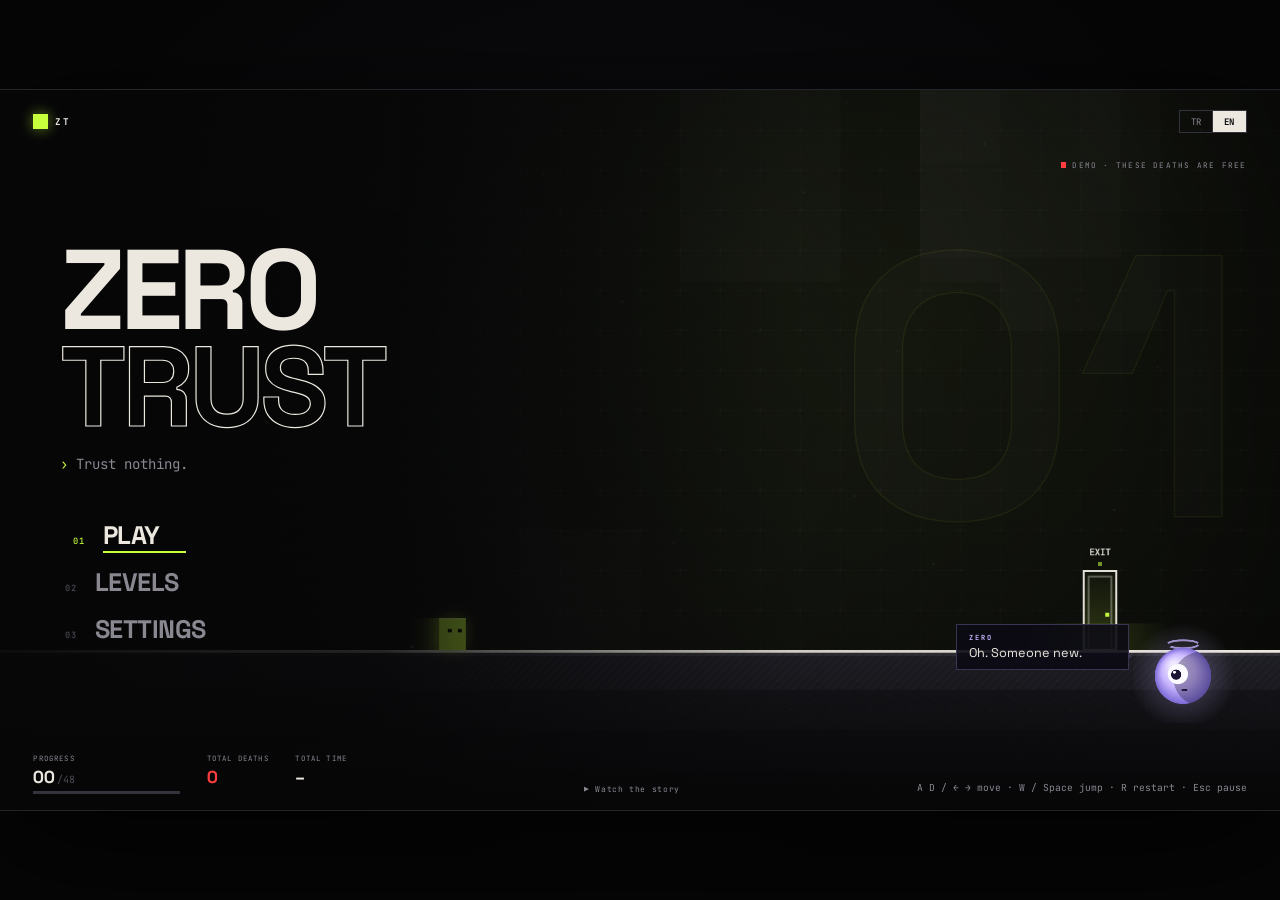
==== commit ccac8c27: "Add narrator Zero and the opening story - New js/story.js: Zero (a floating, one-eyed narrator), Dot" ====
--- a/index.html
+++ b/index.html
@@ -51,8 +51,23 @@
       </div>
 
       <div id="toast" class="toast" role="status" aria-live="polite">
-        <span id="toastMain"></span>
-        <span id="toastSub"></span>
+        <canvas id="toastFace" width="96" height="96" aria-hidden="true"></canvas>
+        <div class="toast-text">
+          <span id="toastMain"></span>
+          <span id="toastSub"></span>
+        </div>
+      </div>
+
+      <!-- Açılış sahnesi ve konuşma kutusu -->
+      <canvas id="cine" width="1920" height="1080" aria-hidden="true"></canvas>
+      <button type="button" id="cineSkip"><span data-i18n="story.skip"></span> ›</button>
+      <div id="dialog" class="dialog" role="dialog" aria-live="polite">
+        <canvas id="dlgFace" width="160" height="160" aria-hidden="true"></canvas>
+        <div class="dlg-body">
+          <b id="dlgName"></b>
+          <p id="dlgText"></p>
+          <span class="dlg-next"><kbd>Space</kbd> ▸</span>
+        </div>
       </div>
 
       <div id="intro">
@@ -87,6 +102,15 @@
 
         <div class="demo-tag"><i></i><span data-i18n="menu.demo"></span></div>
 
+        <!-- Sıfır menüde karşılar; yüzüne tıklayınca konuşmaya devam eder -->
+        <div class="zero-greet" id="zeroGreet">
+          <div class="greet-bubble">
+            <b data-i18n="name.zero"></b>
+            <p id="greetText"></p>
+          </div>
+          <canvas id="greetFace" width="220" height="220" aria-hidden="true"></canvas>
+        </div>
+
         <footer class="bar bottom">
           <div class="stats">
             <div class="stat wide">
@@ -103,6 +127,7 @@
               <span><b id="menuTime">–</b></span>
             </div>
           </div>
+          <button type="button" class="story-link" id="btnStory">▶ <span data-i18n="menu.story"></span></button>
           <span class="dim" data-i18n="controls.short"></span>
         </footer>
       </section>
@@ -225,6 +250,7 @@
   <script src="js/i18n.js"></script>
   <script src="js/audio.js"></script>
   <script src="js/levels.js"></script>
+  <script src="js/story.js"></script>
   <script src="js/game.js"></script>
 </body>
 </html>
--- a/css/style.css
+++ b/css/style.css
@@ -281,6 +281,10 @@
   transition: opacity 0.18s, transform 0.18s;
 }
 .toast.on { opacity: 1; transform: translate(-50%, 0); }
+/* Bildirimleri Sıfır söyler: solda yüzü, sağda sözü */
+.toast { flex-direction: row; align-items: center; gap: calc(var(--u) * 1.2); padding-left: calc(var(--u) * 1); text-align: left; }
+#toastFace { width: calc(var(--u) * 6); height: calc(var(--u) * 6); flex: none; }
+.toast-text { display: flex; flex-direction: column; gap: calc(var(--u) * 0.5); }
 #toastMain { font-size: calc(var(--u) * 1.9); font-weight: 600; }
 #toastSub { font-size: calc(var(--u) * 1.45); color: var(--dim); }
 .toast.death { border-left-color: var(--danger); }
@@ -928,3 +932,136 @@
 .mobile-block h1 { font-family: var(--display); font-size: 44px; line-height: 0.95; letter-spacing: -0.04em; }
 .mb-main { font-size: 17px; line-height: 1.5; }
 .mb-sub { font-size: 14px; line-height: 1.5; color: var(--dim); }
+
+
+/* ───────────── Hikâye: açılış sahnesi, konuşma kutusu, Sıfır ───────────── */
+
+#cine {
+  position: absolute;
+  inset: 0;
+  width: 100%;
+  height: 100%;
+  z-index: 30;
+  display: none;
+}
+#cine.on { display: block; }
+
+#cineSkip {
+  position: absolute;
+  right: calc(var(--u) * 3);
+  top: calc(var(--u) * 3);
+  z-index: 32;
+  display: none;
+  padding: calc(var(--u) * 0.6) calc(var(--u) * 1.4);
+  border: 1px solid var(--line-2);
+  color: var(--dim);
+  font-size: calc(var(--u) * 1.3);
+  letter-spacing: 0.08em;
+  background: rgba(6, 6, 7, 0.6);
+}
+#cineSkip.on { display: block; }
+#cineSkip:hover { color: var(--ink); border-color: var(--ink); }
+
+.dialog {
+  position: absolute;
+  left: 50%;
+  bottom: calc(var(--u) * 10);
+  transform: translate(-50%, calc(var(--u) * 2));
+  z-index: 31;
+  display: flex;
+  align-items: center;
+  gap: calc(var(--u) * 2);
+  width: min(80%, calc(var(--u) * 120));
+  padding: calc(var(--u) * 1.6) calc(var(--u) * 2.4) calc(var(--u) * 1.6) calc(var(--u) * 1.4);
+  background: rgba(12, 10, 20, 0.94);
+  border: 1px solid #3a3352;
+  border-left: calc(var(--u) * 0.4) solid #c9b6ff;
+  opacity: 0;
+  visibility: hidden;
+  pointer-events: none;
+  transition: opacity 0.2s, transform 0.2s, visibility 0s linear 0.2s;
+  cursor: pointer;
+}
+.dialog.on { opacity: 1; visibility: visible; pointer-events: auto; transform: translate(-50%, 0); transition: opacity 0.2s, transform 0.2s; }
+.dialog[data-who='dot'] { border-left-color: #ff7ab6; }
+#dlgFace { width: calc(var(--u) * 11); height: calc(var(--u) * 11); flex: none; }
+.dlg-body { position: relative; flex: 1; min-height: calc(var(--u) * 9); }
+#dlgName {
+  display: block;
+  margin-bottom: calc(var(--u) * 0.8);
+  font-size: calc(var(--u) * 1.3);
+  letter-spacing: 0.3em;
+  color: #c9b6ff;
+}
+.dialog[data-who='dot'] #dlgName { color: #ff7ab6; }
+#dlgText {
+  font-family: var(--display);
+  font-weight: 500;
+  font-size: calc(var(--u) * 2.6);
+  line-height: 1.3;
+  min-height: 2.6em;
+}
+.dlg-next {
+  position: absolute;
+  right: 0;
+  bottom: calc(var(--u) * -0.6);
+  font-size: calc(var(--u) * 1.1);
+  color: var(--mute);
+  animation: dlgPulse 1.2s ease-in-out infinite;
+}
+.dlg-next kbd { height: calc(var(--u) * 2.2); min-width: auto; font-size: calc(var(--u) * 1); }
+@keyframes dlgPulse { 50% { opacity: 0.35; } }
+
+/* Menüde Sıfır */
+.zero-greet {
+  position: absolute;
+  right: calc(var(--u) * 7);
+  bottom: calc(var(--u) * 13);
+  display: flex;
+  align-items: flex-end;
+  gap: calc(var(--u) * 0.6);
+  max-width: 46%;
+}
+#greetFace {
+  width: calc(var(--u) * 15);
+  height: calc(var(--u) * 15);
+  flex: none;
+  cursor: pointer;
+}
+.greet-bubble {
+  position: relative;
+  margin-bottom: calc(var(--u) * 8);
+  padding: calc(var(--u) * 1.2) calc(var(--u) * 1.8);
+  background: rgba(12, 10, 20, 0.9);
+  border: 1px solid #3a3352;
+  min-width: calc(var(--u) * 26);
+}
+.greet-bubble::after {
+  content: '';
+  position: absolute;
+  right: calc(var(--u) * -1.2);
+  bottom: calc(var(--u) * 1.4);
+  border: calc(var(--u) * 0.6) solid transparent;
+  border-left-color: #3a3352;
+}
+.greet-bubble b {
+  display: block;
+  margin-bottom: calc(var(--u) * 0.4);
+  font-size: calc(var(--u) * 1.05);
+  letter-spacing: 0.3em;
+  color: #c9b6ff;
+}
+#greetText {
+  font-family: var(--display);
+  font-size: calc(var(--u) * 1.9);
+  line-height: 1.3;
+  min-height: 1.3em;
+}
+
+.story-link {
+  color: var(--dim);
+  font-size: calc(var(--u) * 1.2);
+  letter-spacing: 0.08em;
+  transition: color 0.15s;
+}
+.story-link:hover, .story-link:focus-visible { color: #c9b6ff; outline: none; }
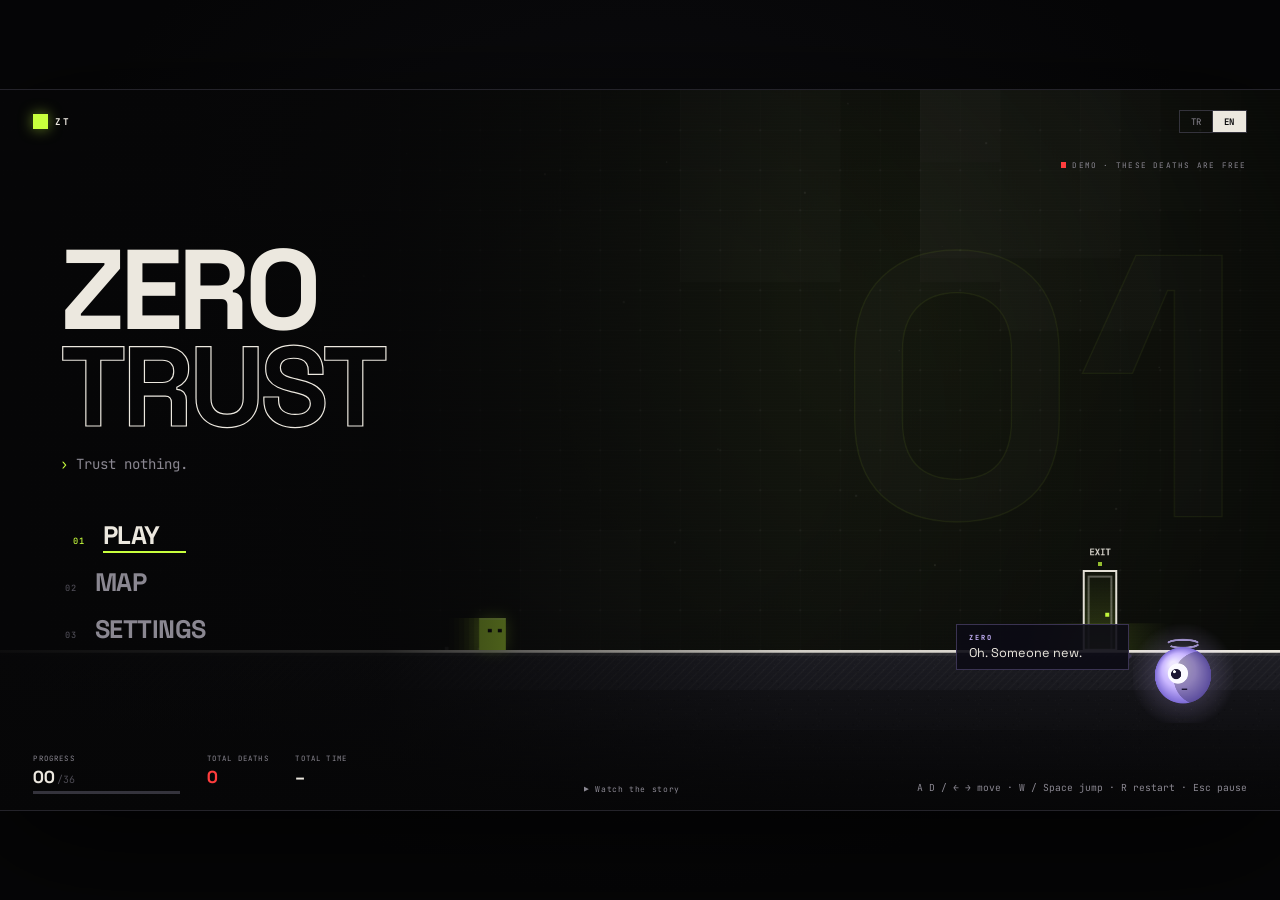
==== commit ce769b38: "Bölüm seçimi yerine yolculuk haritası Eski liste + kart ızgarası, aşağıdan (Sınır Kapısı) yukarıya (" ====
--- a/index.html
+++ b/index.html
@@ -139,17 +139,16 @@
           <h2 data-i18n="levels.title"></h2>
           <span class="bar-spacer"></span>
         </header>
-        <div class="lv">
-          <nav class="ch-rail" id="chRail"></nav>
-          <div class="lv-main">
-            <div class="ch-hero" id="chHero">
-              <div class="ch-hero-l"><small id="chHeroName"></small><h3 id="chHeroTitle"></h3><p id="chHeroDesc"></p></div>
-              <div class="ch-hero-r"><b id="chHeroDone">0</b><em id="chHeroTotal">/8</em></div>
-            </div>
-            <div class="level-grid" id="levelGrid"></div>
-            <p class="lv-keys" data-i18n="levels.hintKeys"></p>
-          </div>
-        </div>
+        <div class="map-wrap" id="mapWrap"><div class="map" id="map"></div></div>
+        <aside class="map-card" id="mapCard">
+          <small class="mc-place" id="mcPlace"></small>
+          <div class="mc-head"><b id="mcNum"></b><h3 id="mcTitle"></h3></div>
+          <div class="mc-thumb" id="mcThumb"></div>
+          <div class="mc-stats" id="mcStats"></div>
+          <p class="mc-desc" id="mcDesc"></p>
+          <p class="mc-play" id="mcPlay"></p>
+          <p class="lv-keys" data-i18n="levels.hintKeys"></p>
+        </aside>
       </section>
 
       <!-- Ayarlar -->
--- a/css/style.css
+++ b/css/style.css
@@ -565,198 +565,161 @@
 
 /* ───────────── Bölüm seçimi ───────────── */
 
-.lv {
+/* Yolculuk haritası: aşağıdan (Sınır Kapısı) yukarı (Taht Odası) tırmanan yol */
+.map-wrap {
+  position: relative;
   flex: 1;
   min-height: 0;
-  display: grid;
-  grid-template-columns: calc(var(--u) * 31) 1fr;
-  gap: calc(var(--u) * 3);
-  padding: calc(var(--u) * 0.5) calc(var(--u) * 5) calc(var(--u) * 3);
-}
-
-.ch-rail { display: flex; flex-direction: column; gap: calc(var(--u) * 1); }
-.ch {
-  position: relative;
-  display: flex;
-  flex-direction: column;
-  align-items: flex-start;
-  gap: calc(var(--u) * 0.6);
-  padding: calc(var(--u) * 1.8) calc(var(--u) * 2) calc(var(--u) * 1.8) calc(var(--u) * 2.4);
-  border: 1px solid var(--line);
-  background: rgba(14, 14, 17, 0.7);
-  text-align: left;
-  color: var(--dim);
-  transition: border-color 0.18s, background 0.18s, color 0.18s;
-}
-.ch::before {
-  content: '';
-  position: absolute;
-  left: 0; top: 0; bottom: 0;
-  width: calc(var(--u) * 0.4);
-  background: var(--ch, var(--accent));
-  transform: scaleY(0);
-  transform-origin: top;
-  transition: transform 0.22s cubic-bezier(.2, .8, .2, 1);
-}
-.ch:hover, .ch:focus-visible { color: var(--ink); border-color: var(--line-2); outline: none; }
-.ch.active { color: var(--ink); border-color: var(--line-2); background: rgba(24, 24, 29, 0.95); }
-.ch.active::before { transform: scaleY(1); }
-.ch.locked { opacity: 0.4; }
-.ch-name { font-size: calc(var(--u) * 1.15); text-transform: uppercase; letter-spacing: 0.2em; color: var(--ch, var(--accent)); }
-.ch-title { font-family: var(--display); font-weight: 700; font-size: calc(var(--u) * 2.5); letter-spacing: -0.02em; line-height: 1.05; }
-.ch-prog { display: flex; align-items: center; gap: calc(var(--u) * 1.2); width: 100%; margin-top: calc(var(--u) * 0.6); font-size: calc(var(--u) * 1.2); font-variant-numeric: tabular-nums; }
-.ch-prog .meter { flex: 1; }
-.ch-prog .meter i { background: var(--ch, var(--accent)); }
-
-.lv-main { display: flex; flex-direction: column; min-height: 0; gap: calc(var(--u) * 2.2); }
-
-/* Açık perdenin başlığı */
-.ch-hero {
-  display: flex;
-  align-items: flex-end;
-  justify-content: space-between;
-  gap: calc(var(--u) * 4);
-  padding-bottom: calc(var(--u) * 2);
-  border-bottom: 1px solid var(--line);
-}
-.ch-hero-l { display: flex; flex-direction: column; gap: calc(var(--u) * 0.8); }
-.ch-hero small { font-size: calc(var(--u) * 1.2); text-transform: uppercase; letter-spacing: 0.24em; color: var(--ch, var(--accent)); }
-.ch-hero h3 { font-family: var(--display); font-weight: 700; font-size: calc(var(--u) * 5.2); line-height: 0.95; letter-spacing: -0.035em; }
-.ch-hero p { font-size: calc(var(--u) * 1.5); color: var(--dim); }
-.ch-hero-r { display: flex; align-items: baseline; gap: calc(var(--u) * 0.6); font-family: var(--display); font-weight: 700; font-variant-numeric: tabular-nums; }
-.ch-hero-r b { font-size: calc(var(--u) * 5.2); line-height: 0.95; letter-spacing: -0.04em; color: var(--ch, var(--accent)); }
-.ch-hero-r em { font-style: normal; font-size: calc(var(--u) * 2); color: var(--mute); }
-/* İpucu satırı en alta yaslanır */
-.lv-keys { margin-top: auto; font-size: calc(var(--u) * 1.15); color: var(--mute); text-transform: uppercase; letter-spacing: 0.14em; text-align: right; }
-
-.level-grid {
-  display: grid;
-  grid-template-columns: repeat(4, 1fr);
-  gap: calc(var(--u) * 1.4);
-}
-
-.lvl {
-  position: relative;
-  display: flex;
-  flex-direction: column;
-  min-height: 0;
-  background: rgba(14, 14, 17, 0.9);
-  border: 1px solid var(--line);
-  text-align: left;
-  overflow: hidden;
-  transition: border-color 0.18s, background 0.18s, transform 0.2s cubic-bezier(.2, .8, .2, 1);
-  animation: card-in 0.3s cubic-bezier(.2, .8, .2, 1) backwards;
-  animation-delay: calc(var(--i, 0) * 28ms);
-}
-@keyframes card-in { from { opacity: 0; transform: translateY(calc(var(--u) * 1.2)); } }
-
-.lvl:not(.locked):hover, .lvl:not(.locked):focus-visible {
+  overflow-y: auto;
+  overflow-x: hidden;
+  scrollbar-width: thin;
+  scrollbar-color: var(--line-2) transparent;
+  -webkit-mask-image: linear-gradient(to bottom, transparent 0, #000 calc(var(--u) * 4), #000 calc(100% - var(--u) * 4), transparent 100%);
+  mask-image: linear-gradient(to bottom, transparent 0, #000 calc(var(--u) * 4), #000 calc(100% - var(--u) * 4), transparent 100%);
+}
+.map { position: relative; width: 100%; }
+.map > * { position: absolute; }
+.band, .landmark { z-index: 0; }
+.map-path { z-index: 1; }
+.place, .map-top { z-index: 2; }
+.node { z-index: 3; }
+.me, .map-zero, .map-bubble { z-index: 4; }
+.map-path { left: 0; top: 0; width: 100%; pointer-events: none; overflow: visible; }
+
+.band { left: 0; width: calc(var(--u) * 126); border-top: 1px dashed rgba(255, 255, 255, 0.05);
+  background: linear-gradient(to top, rgba(var(--rgb), 0.09), rgba(var(--rgb), 0.015) 70%, transparent); }
+.band.locked { filter: grayscale(0.85) brightness(0.6); }
+.landmark { width: calc(var(--u) * 46); height: calc(var(--u) * 30); opacity: 0.55; pointer-events: none; }
+.landmark.locked { opacity: 0.22; filter: grayscale(1); }
+
+.place {
+  display: flex; flex-direction: column; gap: calc(var(--u) * 0.5);
+  width: calc(var(--u) * 30);
+  padding: calc(var(--u) * 1.2) calc(var(--u) * 1.6);
+  transform: translateY(-50%);
+  background: rgba(10, 10, 13, 0.88);
+  border: 1px solid var(--line-2);
+  border-left: calc(var(--u) * 0.4) solid rgb(var(--rgb));
+}
+.place small { font-size: calc(var(--u) * 1.05); letter-spacing: 0.22em; text-transform: uppercase; color: rgb(var(--rgb)); }
+.place b { font-family: var(--display); font-size: calc(var(--u) * 2.4); line-height: 1; letter-spacing: -0.02em; }
+.place .pl-prog { display: flex; align-items: center; gap: calc(var(--u) * 1); font-size: calc(var(--u) * 1.1); color: var(--dim); font-variant-numeric: tabular-nums; }
+.place .meter { flex: 1; }
+.place .meter i { background: rgb(var(--rgb)); }
+.place.locked { opacity: 0.45; }
+.place.locked small { color: var(--dim); }
+.place.locked { border-left-color: var(--line-2); }
+
+.node {
+  --s: calc(var(--u) * 6.4);
+  width: var(--s); height: var(--s);
+  margin: calc(var(--s) / -2) 0 0 calc(var(--s) / -2);
+  border-radius: 50%;
+  display: grid; place-items: center;
+  font-family: var(--display); font-weight: 700; font-size: calc(var(--u) * 2.1);
+  font-variant-numeric: tabular-nums;
+  color: var(--ink);
+  background: radial-gradient(circle at 35% 30%, #2a2a33, #15151a 70%);
+  border: calc(var(--u) * 0.35) solid #3a3a44;
+  box-shadow: 0 calc(var(--u) * 0.6) 0 #050507, 0 0 0 calc(var(--u) * 0.5) rgba(6, 6, 7, 0.9);
+  cursor: pointer;
+  transition: transform 0.15s cubic-bezier(.2, .8, .2, 1), border-color 0.15s, box-shadow 0.15s;
+  animation: node-in 0.4s cubic-bezier(.2, .8, .2, 1) backwards;
+  animation-delay: calc(var(--d) * 18ms);
+}
+@keyframes node-in { from { opacity: 0; transform: scale(0.4); } }
+.node.cleared {
+  color: #0b0b0e;
+  background: radial-gradient(circle at 35% 30%, rgb(var(--rgb)), color-mix(in srgb, rgb(var(--rgb)) 70%, #000) 80%);
+  border-color: color-mix(in srgb, rgb(var(--rgb)) 55%, #fff);
+}
+.node.next {
   border-color: var(--ink);
-  background: rgba(22, 22, 27, 0.98);
-  transform: translateY(calc(var(--u) * -0.5));
-  outline: none;
-}
-
-.lvl-thumb {
-  position: relative;
-  aspect-ratio: 16 / 9;
-  background: #08080a;
-  border-bottom: 1px solid var(--line);
-  overflow: hidden;
-}
-.lvl-thumb canvas {
-  position: absolute;
-  inset: 0;
-  width: 100%;
-  height: 100%;
-  image-rendering: pixelated;
-  opacity: 0.75;
-  transition: opacity 0.18s, transform 0.4s cubic-bezier(.2, .8, .2, 1);
-}
-.lvl:not(.locked):hover canvas, .lvl:not(.locked):focus-visible canvas { opacity: 1; transform: scale(1.04); }
-.lvl.locked .lvl-thumb::after {
-  content: '';
-  position: absolute;
-  inset: 0;
-  background:
-    repeating-linear-gradient(135deg, rgba(236, 232, 223, 0.035) 0 calc(var(--u) * 0.2), transparent calc(var(--u) * 0.2) calc(var(--u) * 1.4));
-}
-.lvl-lock {
-  position: absolute;
-  left: 50%; top: 50%;
-  transform: translate(-50%, -50%);
-  font-size: calc(var(--u) * 1.2);
-  letter-spacing: 0.24em;
-  text-transform: uppercase;
-  color: var(--mute);
-  padding: calc(var(--u) * 0.5) calc(var(--u) * 1.2);
-  border: 1px solid var(--line-2);
-  background: #08080a;
-}
-.lvl-flag {
-  position: absolute;
-  right: calc(var(--u) * 1);
-  top: calc(var(--u) * 1);
-  padding: calc(var(--u) * 0.3) calc(var(--u) * 0.8);
-  font-size: calc(var(--u) * 1.05);
-  font-weight: 700;
-  text-transform: uppercase;
-  letter-spacing: 0.14em;
+  background: radial-gradient(circle at 35% 30%, #3b3b46, #1c1c23 70%);
+}
+.node.next::after {
+  content: ''; position: absolute; inset: calc(var(--u) * -1.2); border-radius: 50%;
+  border: calc(var(--u) * 0.25) solid rgb(var(--rgb));
+  animation: node-pulse 1.6s ease-out infinite;
+}
+@keyframes node-pulse { from { opacity: 0.9; transform: scale(0.85); } to { opacity: 0; transform: scale(1.35); } }
+.node.locked { color: var(--mute); cursor: default; background: #0f0f12; border-color: #22222a; }
+.node.locked .n { font-size: calc(var(--u) * 1.6); opacity: 0.7; }
+.node:not(.locked):hover, .node:not(.locked):focus-visible, .node.focus {
+  transform: scale(1.14); outline: none;
+  box-shadow: 0 calc(var(--u) * 0.6) 0 #050507, 0 0 0 calc(var(--u) * 0.5) rgba(6, 6, 7, 0.9), 0 0 calc(var(--u) * 3) rgba(var(--rgb), 0.55);
+}
+.node.focus:not(.cleared) { border-color: rgb(var(--rgb)); }
+.node .badge {
+  position: absolute; left: 50%; top: 100%; transform: translate(-50%, calc(var(--u) * 0.9));
+  font-family: var(--mono); font-size: calc(var(--u) * 1.05); font-weight: 500; white-space: nowrap;
+  padding: calc(var(--u) * 0.15) calc(var(--u) * 0.6);
+  background: rgba(6, 6, 7, 0.85); color: var(--dim);
+}
+.node .badge.perfect { color: var(--accent); }
+.node .badge .danger { color: var(--danger); }
+
+/* Kare: sıradaki bölümün üstünde zıplar */
+.me {
+  width: calc(var(--u) * 3.6); height: calc(var(--u) * 3.6);
+  margin: calc(var(--u) * -9.2) 0 0 calc(var(--u) * -1.8);
   background: var(--accent);
-  color: var(--accent-ink);
-}
-
-.lvl-info {
-  display: grid;
-  grid-template-columns: auto 1fr;
-  align-items: center;
-  column-gap: calc(var(--u) * 1.4);
-  row-gap: calc(var(--u) * 0.5);
-  padding: calc(var(--u) * 1.3) calc(var(--u) * 1.5) calc(var(--u) * 1.4);
-}
-.lvl-num {
-  grid-row: span 2;
-  font-family: var(--display);
-  font-weight: 700;
-  font-size: calc(var(--u) * 4.4);
-  line-height: 0.9;
-  letter-spacing: -0.05em;
-  color: transparent;
-  -webkit-text-stroke: calc(var(--u) * 0.12) var(--dim);
-  transition: -webkit-text-stroke-color 0.18s, color 0.18s;
-}
-.lvl.cleared .lvl-num { color: var(--ink); -webkit-text-stroke-color: transparent; }
-.lvl.next .lvl-num { -webkit-text-stroke-color: var(--accent); }
-
-.lvl-title {
-  font-family: var(--display);
-  font-weight: 700;
-  font-size: calc(var(--u) * 1.9);
-  letter-spacing: -0.01em;
-  line-height: 1.1;
-  white-space: nowrap;
-  overflow: hidden;
-  text-overflow: ellipsis;
-}
-.lvl-stat {
-  display: flex;
-  align-items: center;
-  gap: calc(var(--u) * 0.8);
-  font-size: calc(var(--u) * 1.15);
-  color: var(--dim);
-  font-variant-numeric: tabular-nums;
-  text-transform: uppercase;
-  letter-spacing: 0.1em;
-}
-.lvl-stat i { flex: none; width: calc(var(--u) * 0.8); height: calc(var(--u) * 0.8); background: var(--mute); }
-.lvl.cleared .lvl-stat i { background: var(--accent); }
-.lvl.cleared .lvl-stat b { color: var(--ink); font-weight: 500; }
-.lvl.cleared .lvl-stat .danger { color: var(--danger); }
-.lvl.next .lvl-stat { color: var(--accent); }
-.lvl.next .lvl-stat i { background: var(--accent); animation: rec 1.4s steps(1) infinite; }
-.lvl.locked { opacity: 0.45; }
-.lvl.locked .lvl-num { -webkit-text-stroke-color: var(--mute); }
-.lvl.locked .lvl-stat i { background: transparent; border: 1px solid var(--dim); }
+  box-shadow: 0 0 calc(var(--u) * 2) rgba(200, 255, 61, 0.45);
+  animation: me-bob 1.1s ease-in-out infinite;
+  pointer-events: none;
+}
+.me::before, .me::after {
+  content: ''; position: absolute; top: 34%; width: 16%; height: 30%; background: #0b0b0e;
+}
+.me::before { left: 26%; } .me::after { right: 26%; }
+@keyframes me-bob { 0%, 100% { transform: translateY(0) scaleY(1); } 45% { transform: translateY(calc(var(--u) * -1.4)) scaleY(1.04); } 90% { transform: translateY(0) scaleY(0.9); } }
+
+/* Sıfır: Karenin yanında süzülür ve bir şey söyler */
+.map-zero { width: calc(var(--u) * 7); height: calc(var(--u) * 7); margin: calc(var(--u) * -3.5) 0 0 calc(var(--u) * -3.5); pointer-events: none; }
+.map-bubble {
+  max-width: calc(var(--u) * 26);
+  padding: calc(var(--u) * 0.9) calc(var(--u) * 1.3);
+  transform: translateY(-50%);
+  font-size: calc(var(--u) * 1.3); line-height: 1.35;
+  color: #e9e3ff;
+  background: rgba(20, 16, 36, 0.95);
+  border: 1px solid rgba(167, 139, 250, 0.55);
+  pointer-events: none;
+  animation: bubble-in 0.5s 0.35s cubic-bezier(.2, .8, .2, 1) backwards;
+}
+.map-bubble.left { transform: translate(-100%, -50%); }
+@keyframes bubble-in { from { opacity: 0; } }
+
+.map-top { left: 0; width: calc(var(--u) * 126); text-align: center; font-size: calc(var(--u) * 1.1); letter-spacing: 0.3em; text-transform: uppercase; color: var(--mute); }
+
+/* Sağdaki bilgi kartı: odaklanan bölüm */
+.map-card {
+  position: absolute;
+  right: calc(var(--u) * 5); top: calc(var(--u) * 12); bottom: calc(var(--u) * 4);
+  width: calc(var(--u) * 54);
+  display: flex; flex-direction: column; gap: calc(var(--u) * 1.6);
+  pointer-events: none;
+}
+.mc-place { font-size: calc(var(--u) * 1.15); letter-spacing: 0.24em; text-transform: uppercase; color: rgb(var(--rgb)); }
+.mc-head { display: flex; align-items: baseline; gap: calc(var(--u) * 1.6); }
+.mc-head b { font-family: var(--display); font-size: calc(var(--u) * 6.4); line-height: 0.9; letter-spacing: -0.05em; color: rgb(var(--rgb)); font-variant-numeric: tabular-nums; }
+.mc-head h3 { font-family: var(--display); font-size: calc(var(--u) * 3.4); line-height: 1; letter-spacing: -0.03em; }
+.mc-thumb { position: relative; aspect-ratio: 16 / 9; border: 1px solid var(--line-2); background: #08080a; overflow: hidden; }
+.mc-thumb canvas { width: 100%; height: 100%; display: block; }
+.mc-thumb .lvl-lock {
+  position: absolute; inset: 0; display: grid; place-items: center;
+  font-size: calc(var(--u) * 1.2); letter-spacing: 0.3em; text-transform: uppercase; color: var(--mute);
+  background: repeating-linear-gradient(-45deg, transparent 0 calc(var(--u) * 1.2), rgba(255, 255, 255, 0.025) calc(var(--u) * 1.2) calc(var(--u) * 2.4));
+}
+.mc-stats { display: flex; gap: calc(var(--u) * 4); }
+.mc-stats .stat b { font-size: calc(var(--u) * 2.4); }
+.mc-desc { font-size: calc(var(--u) * 1.4); line-height: 1.5; color: var(--dim); }
+.mc-play { font-size: calc(var(--u) * 1.3); letter-spacing: 0.16em; text-transform: uppercase; color: var(--accent); }
+.map-card .lv-keys { margin-top: auto; font-size: calc(var(--u) * 1.1); color: var(--mute); text-transform: uppercase; letter-spacing: 0.14em; }
+
+@media (prefers-reduced-motion: reduce) {
+  .node, .me, .node.next::after, .map-bubble { animation: none; }
+}
 
 /* ───────────── Ayarlar ───────────── */
 
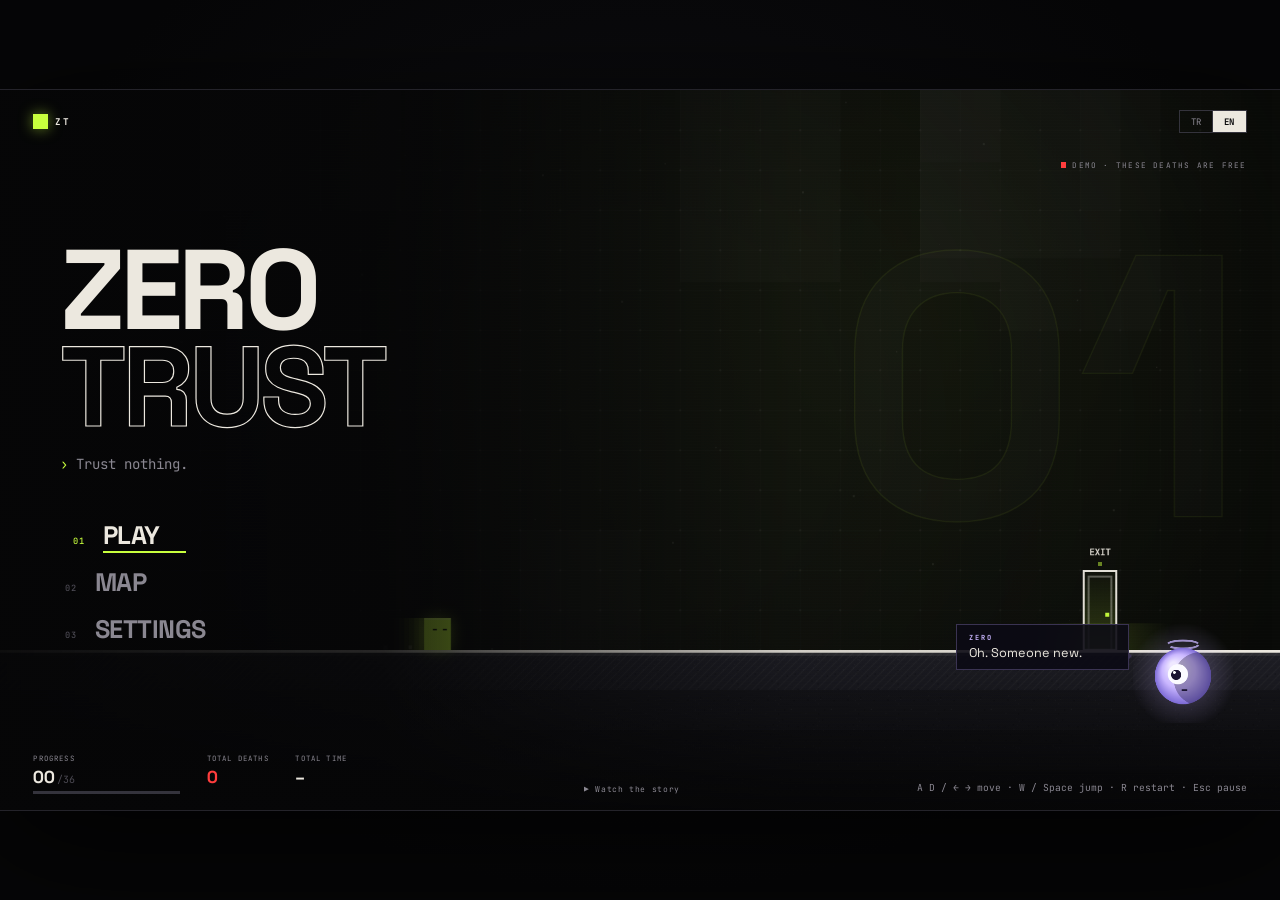
==== commit 7f5fa1c0: "İpucu sayılı kaynak oldu; 6, 16, 17. bölümler yeniden yazıldı - İpucu artık kendiliğinden çıkmıyor. " ====
--- a/index.html
+++ b/index.html
@@ -44,6 +44,10 @@
             <span class="hud-x"><i></i><b id="hudLDeaths">0</b></span>
             <small><b id="hudDeaths">0</b> <span data-i18n="hud.total"></span></small>
           </div>
+          <button type="button" class="hud-stat hints" id="hudHintBox">
+            <span class="hud-h"><i></i><b id="hudHints">3</b></span>
+            <small><kbd>H</kbd> <span data-i18n="hud.hint"></span></small>
+          </button>
           <button type="button" class="key-btn" id="hudPause">ESC</button>
         </div>
         <div id="hint"><span class="hint-k" data-i18n="hud.hint"></span><span id="hintText"></span></div>
--- a/css/style.css
+++ b/css/style.css
@@ -196,6 +196,30 @@
 }
 .hud-stat.deaths.bump .hud-x { animation: bump 0.35s cubic-bezier(.2, .8, .2, 1); }
 @keyframes bump { 0% { transform: scale(1.6); } 100% { transform: none; } }
+
+/* İpucu sayacı: sayılı bir kaynak. Sıfır'ın moru; tıklanır ya da H */
+.hud-stat.hints small { display: flex; align-items: center; gap: calc(var(--u) * 0.5); }
+.hud-stat.hints { cursor: pointer; background: none; color: inherit; font: inherit; border-top: 0; border-bottom: 0; border-left: 0; }
+.hud-h { display: flex; align-items: center; gap: calc(var(--u) * 0.9); }
+.hud-h i {
+  width: calc(var(--u) * 1.5); height: calc(var(--u) * 1.5); border-radius: 50%;
+  background: radial-gradient(circle at 35% 30%, #e6dcff, #a78bfa 60%, #5b45b8);
+  box-shadow: 0 0 calc(var(--u) * 1) rgba(167, 139, 250, 0.6);
+}
+.hud-h b { font-size: calc(var(--u) * 2.2); font-weight: 700; color: #c9b6ff; font-variant-numeric: tabular-nums; }
+.hud-stat.hints small kbd {
+  display: inline-block; padding: 0 calc(var(--u) * 0.4); border: 1px solid var(--line-2);
+  font: inherit; line-height: 1.3; color: var(--ink); vertical-align: baseline;
+}
+.hud-stat.hints:hover .hud-h b, .hud-stat.hints:focus-visible .hud-h b { color: #fff; }
+.hud-stat.hints:focus-visible { outline: none; }
+.hud-stat.hints.empty .hud-h i { background: #2a2833; box-shadow: none; }
+.hud-stat.hints.empty .hud-h b { color: var(--mute); }
+.hud-stat.hints.done small { color: var(--mute); }
+.hud-stat.hints.nudge .hud-h { animation: hint-nudge 1.8s ease-in-out infinite; }
+@keyframes hint-nudge { 0%, 70%, 100% { transform: none; } 80% { transform: scale(1.25); } 90% { transform: scale(0.95); } }
+@media (prefers-reduced-motion: reduce) { .hud-stat.hints.nudge .hud-h { animation: none; } }
+#hint .hint-k { background: #a78bfa; }
 
 /* 13. bölümde sol üstteki gerçek başlık gizlenir; yerine sahnede çizilen sahtesi durur */
 #hud.fake-title .hud-l { visibility: hidden; }
